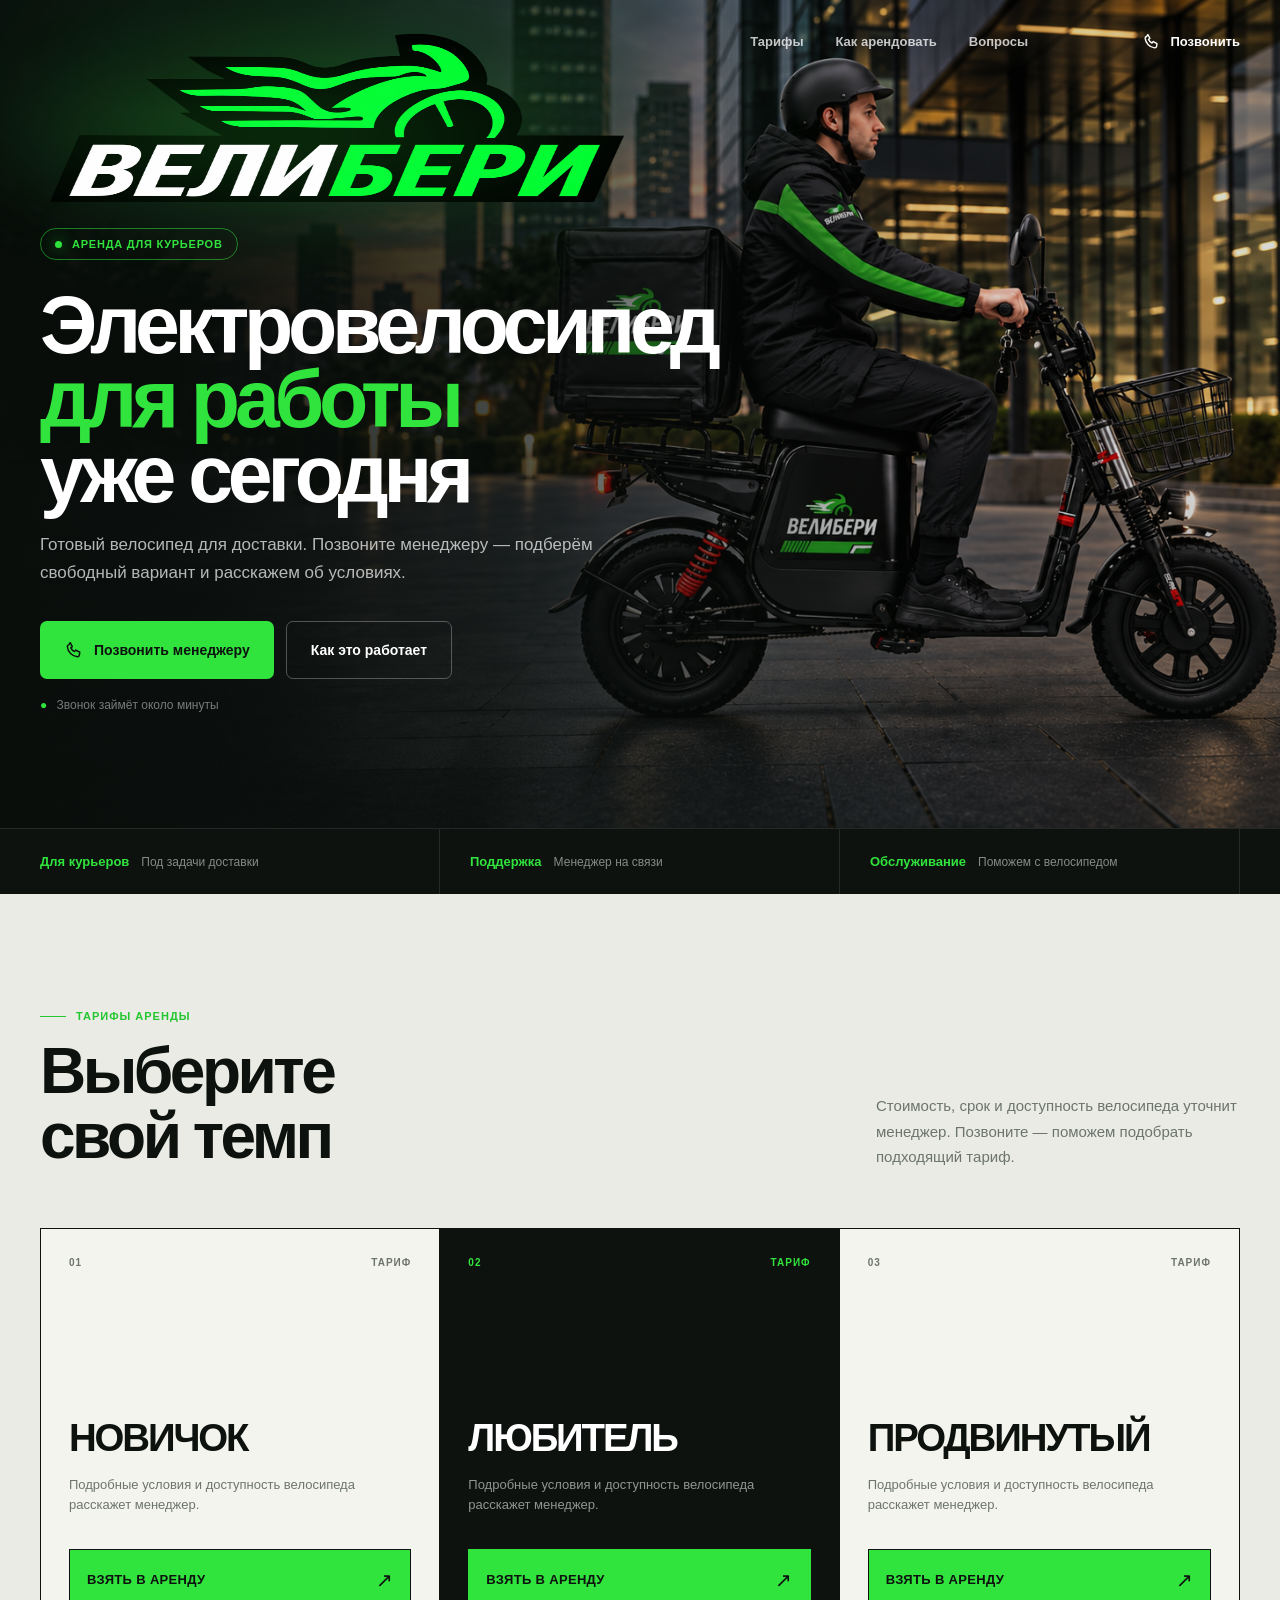
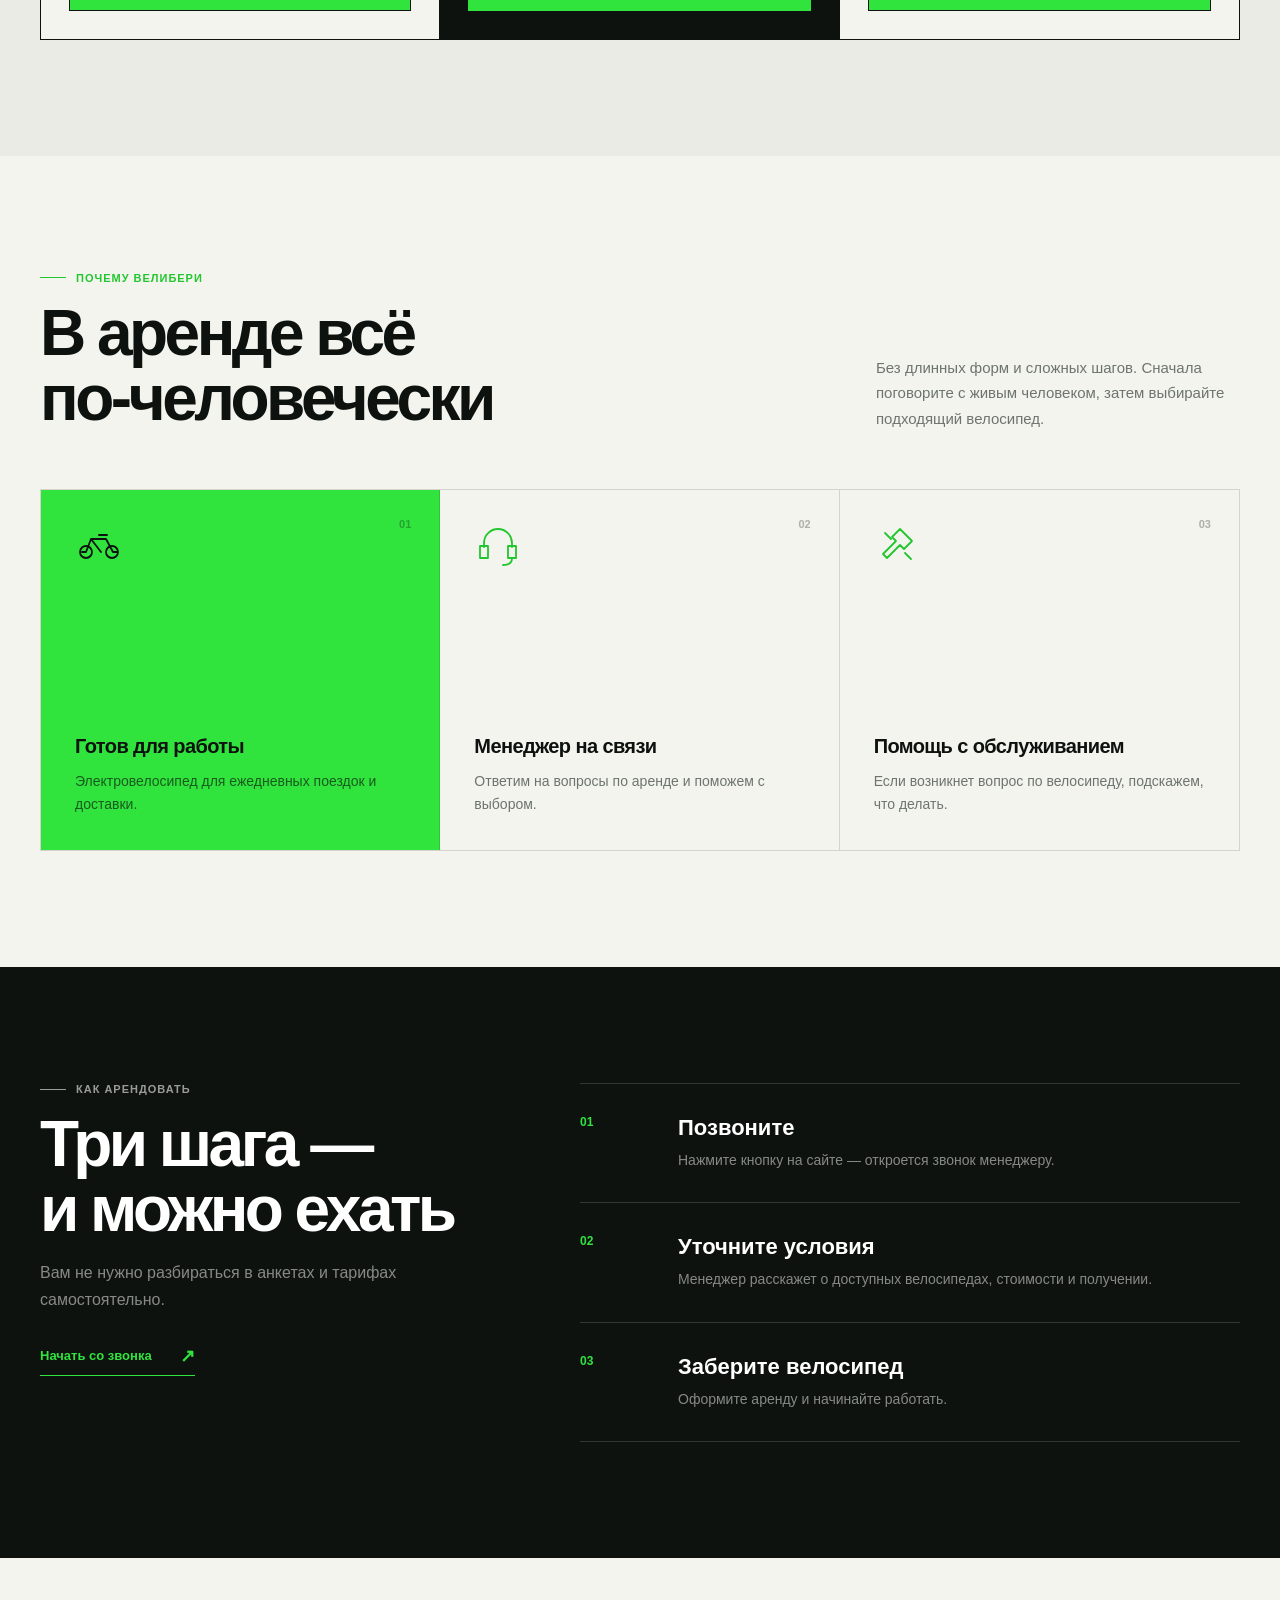
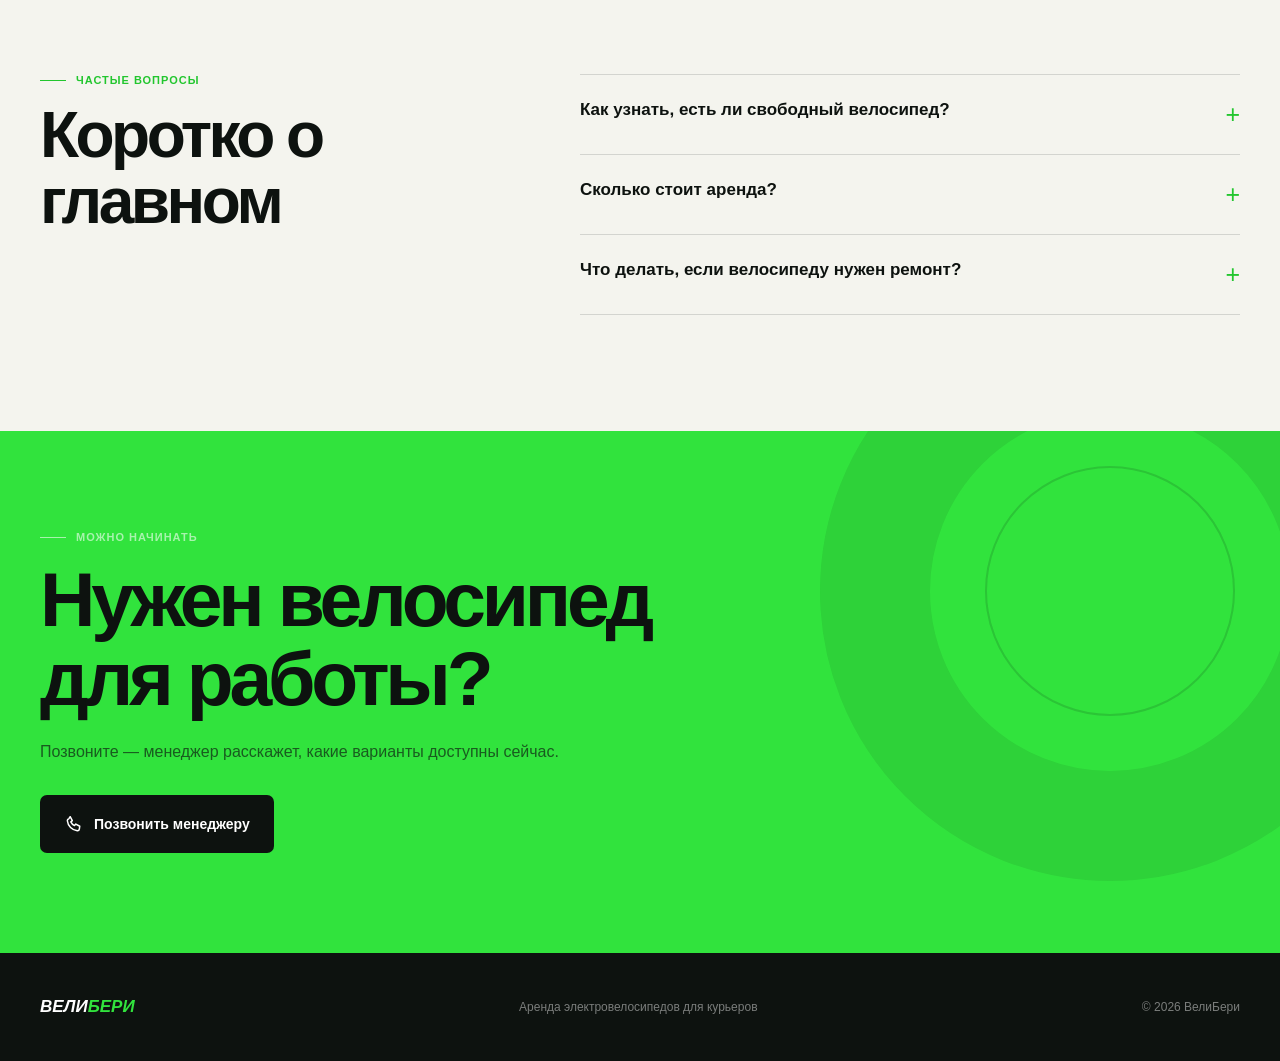
==== index.html @ dbed590f "Refresh cached site assets" ====
<!doctype html>
<html lang="ru">
  <head>
    <meta charset="UTF-8" />
    <meta name="viewport" content="width=device-width, initial-scale=1.0" />
    <meta name="theme-color" content="#0d120f" />
    <meta
      name="description"
      content="Аренда электровелосипедов ВелиБери для курьеров. Позвоните менеджеру и подберите свободный велосипед."
    />
    <title>ВелиБери — аренда электровелосипедов</title>
    <link rel="stylesheet" href="styles.css?v=20261002-1" />
  </head>
  <body>
    <header class="site-header" aria-label="Основная навигация">
      <a class="brand" href="#top" aria-label="ВелиБери — на главную">
        <img class="brand__image" src="assets/veliberi-logo-v2.png" alt="" />
      </a>
      <nav class="nav" aria-label="Разделы страницы">
        <a href="#tariffs">Тарифы</a>
        <a href="#how">Как арендовать</a>
        <a href="#questions">Вопросы</a>
      </nav>
      <a class="header-call js-call" href="#" aria-label="Позвонить менеджеру">
        <svg aria-hidden="true" viewBox="0 0 24 24"><path d="M7.4 3.2 10 7.9 8.2 9.5c.9 2 2.4 3.5 4.4 4.4l1.6-1.8 4.7 2.6-.5 3.4c-.2 1.2-1.3 2-2.5 1.9C9.6 19.3 4.7 14.4 4 8.1c-.1-1.2.7-2.3 1.9-2.5l1.5-2.4Z"/></svg>
        <span>Позвонить</span>
      </a>
    </header>

    <main id="top">
      <section class="hero" aria-labelledby="hero-title">
        <div class="hero__image" role="img" aria-label="Электровелосипед с курьерским коробом в городе"></div>
        <div class="hero__shade"></div>
        <div class="hero__content container">
          <div class="eyebrow">
            <span class="eyebrow__dot"></span>
            Аренда для курьеров
          </div>
          <h1 id="hero-title">Электровелосипед<br /><em>для работы</em><br />уже сегодня</h1>
          <p class="hero__lead">
            Готовый велосипед для доставки. Позвоните менеджеру — подберём свободный вариант и расскажем об условиях.
          </p>
          <div class="hero__actions">
            <a class="button button--primary js-call" href="#">
              <svg aria-hidden="true" viewBox="0 0 24 24"><path d="M7.4 3.2 10 7.9 8.2 9.5c.9 2 2.4 3.5 4.4 4.4l1.6-1.8 4.7 2.6-.5 3.4c-.2 1.2-1.3 2-2.5 1.9C9.6 19.3 4.7 14.4 4 8.1c-.1-1.2.7-2.3 1.9-2.5l1.5-2.4Z"/></svg>
              Позвонить менеджеру
            </a>
            <a class="button button--ghost" href="#how">Как это работает</a>
          </div>
          <div class="hero__note"><span>●</span> Звонок займёт около минуты</div>
        </div>
      </section>

      <section class="trust-strip" aria-label="Ключевые преимущества">
        <div class="container trust-strip__grid">
          <div><strong>Для курьеров</strong><span>Под задачи доставки</span></div>
          <div><strong>Поддержка</strong><span>Менеджер на связи</span></div>
          <div><strong>Обслуживание</strong><span>Поможем с велосипедом</span></div>
        </div>
      </section>

      <section class="section tariffs" id="tariffs" aria-labelledby="tariffs-title">
        <div class="container">
          <div class="section-heading tariffs__heading">
            <div>
              <span class="kicker">Тарифы аренды</span>
              <h2 id="tariffs-title">Выберите<br />свой темп</h2>
            </div>
            <p>Стоимость, срок и доступность велосипеда уточнит менеджер. Позвоните — поможем подобрать подходящий тариф.</p>
          </div>

          <div class="tariff-grid">
            <article class="tariff-card">
              <div class="tariff-card__top"><span>01</span><span>Тариф</span></div>
              <h3>НОВИЧОК</h3>
              <p>Подробные условия и доступность велосипеда расскажет менеджер.</p>
              <a class="tariff-card__button js-call" href="#" aria-label="Взять в аренду по тарифу Новичок">
                ВЗЯТЬ В АРЕНДУ <span>↗</span>
              </a>
            </article>
            <article class="tariff-card tariff-card--accent">
              <div class="tariff-card__top"><span>02</span><span>Тариф</span></div>
              <h3>ЛЮБИТЕЛЬ</h3>
              <p>Подробные условия и доступность велосипеда расскажет менеджер.</p>
              <a class="tariff-card__button js-call" href="#" aria-label="Взять в аренду по тарифу Любитель">
                ВЗЯТЬ В АРЕНДУ <span>↗</span>
              </a>
            </article>
            <article class="tariff-card">
              <div class="tariff-card__top"><span>03</span><span>Тариф</span></div>
              <h3>ПРОДВИНУТЫЙ</h3>
              <p>Подробные условия и доступность велосипеда расскажет менеджер.</p>
              <a class="tariff-card__button js-call" href="#" aria-label="Взять в аренду по тарифу Продвинутый">
                ВЗЯТЬ В АРЕНДУ <span>↗</span>
              </a>
            </article>
          </div>
        </div>
      </section>

      <section class="section benefits" id="benefits" aria-labelledby="benefits-title">
        <div class="container">
          <div class="section-heading">
            <div>
              <span class="kicker">Почему ВелиБери</span>
              <h2 id="benefits-title">В аренде всё<br />по-человечески</h2>
            </div>
            <p>Без длинных форм и сложных шагов. Сначала поговорите с живым человеком, затем выбирайте подходящий велосипед.</p>
          </div>

          <div class="benefit-grid">
            <article class="benefit-card benefit-card--accent">
              <div class="benefit-card__number">01</div>
              <svg aria-hidden="true" viewBox="0 0 48 48"><path d="M7 30h4l5-13h15l7 13h4M17 30a6 6 0 1 0-12 0 6 6 0 0 0 12 0Zm26 0a6 6 0 1 0-12 0 6 6 0 0 0 12 0ZM16 17l10 13m-2-17h8"/></svg>
              <h3>Готов для работы</h3>
              <p>Электровелосипед для ежедневных поездок и доставки.</p>
            </article>
            <article class="benefit-card">
              <div class="benefit-card__number">02</div>
              <svg aria-hidden="true" viewBox="0 0 48 48"><path d="M10 25v-4a14 14 0 0 1 28 0v4M10 24H6v12h8V24h-4Zm28 0h4v12h-8V24h4Zm0 12c0 5-4 7-9 7"/></svg>
              <h3>Менеджер на связи</h3>
              <p>Ответим на вопросы по аренде и поможем с выбором.</p>
            </article>
            <article class="benefit-card">
              <div class="benefit-card__number">03</div>
              <svg aria-hidden="true" viewBox="0 0 48 48"><path d="m29 10 9 9-8 8-4-4-13 13-4-4 13-13-4-4 8-8 3 3Zm-18 1 6 6m14 14 6 6"/></svg>
              <h3>Помощь с обслуживанием</h3>
              <p>Если возникнет вопрос по велосипеду, подскажем, что делать.</p>
            </article>
          </div>
        </div>
      </section>

      <section class="section how" id="how" aria-labelledby="how-title">
        <div class="container how__layout">
          <div class="how__intro">
            <span class="kicker kicker--dark">Как арендовать</span>
            <h2 id="how-title">Три шага —<br />и можно ехать</h2>
            <p>Вам не нужно разбираться в анкетах и тарифах самостоятельно.</p>
            <a class="text-link js-call" href="#">Начать со звонка <span>↗</span></a>
          </div>
          <ol class="steps">
            <li>
              <span class="step-number">01</span>
              <div><h3>Позвоните</h3><p>Нажмите кнопку на сайте — откроется звонок менеджеру.</p></div>
            </li>
            <li>
              <span class="step-number">02</span>
              <div><h3>Уточните условия</h3><p>Менеджер расскажет о доступных велосипедах, стоимости и получении.</p></div>
            </li>
            <li>
              <span class="step-number">03</span>
              <div><h3>Заберите велосипед</h3><p>Оформите аренду и начинайте работать.</p></div>
            </li>
          </ol>
        </div>
      </section>

      <section class="section faq" id="questions" aria-labelledby="faq-title">
        <div class="container faq__layout">
          <div>
            <span class="kicker">Частые вопросы</span>
            <h2 id="faq-title">Коротко о главном</h2>
          </div>
          <div class="accordion">
            <details>
              <summary>Как узнать, есть ли свободный велосипед?<span>+</span></summary>
              <p>Позвоните менеджеру. Он проверит доступные велосипеды и поможет выбрать подходящий вариант.</p>
            </details>
            <details>
              <summary>Сколько стоит аренда?<span>+</span></summary>
              <p>Актуальную стоимость и варианты аренды уточните у менеджера по телефону.</p>
            </details>
            <details>
              <summary>Что делать, если велосипеду нужен ремонт?<span>+</span></summary>
              <p>Свяжитесь с менеджером — он подскажет порядок действий и поможет решить вопрос.</p>
            </details>
          </div>
        </div>
      </section>

      <section class="final-cta">
        <div class="final-cta__rings" aria-hidden="true"></div>
        <div class="container final-cta__content">
          <span class="kicker kicker--dark">Можно начинать</span>
          <h2>Нужен велосипед<br />для работы?</h2>
          <p>Позвоните — менеджер расскажет, какие варианты доступны сейчас.</p>
          <a class="button button--dark js-call" href="#">
            <svg aria-hidden="true" viewBox="0 0 24 24"><path d="M7.4 3.2 10 7.9 8.2 9.5c.9 2 2.4 3.5 4.4 4.4l1.6-1.8 4.7 2.6-.5 3.4c-.2 1.2-1.3 2-2.5 1.9C9.6 19.3 4.7 14.4 4 8.1c-.1-1.2.7-2.3 1.9-2.5l1.5-2.4Z"/></svg>
            Позвонить менеджеру
          </a>
        </div>
      </section>
    </main>

    <footer>
      <div class="container footer__row">
        <span class="footer__brand">ВЕЛИ<span>БЕРИ</span></span>
        <p>Аренда электровелосипедов для курьеров</p>
        <span>© <span id="year"></span> ВелиБери</span>
      </div>
    </footer>

    <a class="mobile-call js-call" href="#" aria-label="Позвонить менеджеру">
      <svg aria-hidden="true" viewBox="0 0 24 24"><path d="M7.4 3.2 10 7.9 8.2 9.5c.9 2 2.4 3.5 4.4 4.4l1.6-1.8 4.7 2.6-.5 3.4c-.2 1.2-1.3 2-2.5 1.9C9.6 19.3 4.7 14.4 4 8.1c-.1-1.2.7-2.3 1.9-2.5l1.5-2.4Z"/></svg>
      Позвонить менеджеру
    </a>

    <dialog id="phone-dialog">
      <button class="dialog-close" type="button" aria-label="Закрыть">×</button>
      <span class="dialog-icon">☎</span>
      <h2>Добавим номер менеджера</h2>
      <p>Сайт уже готов открывать звонок. Осталось указать рабочий номер телефона.</p>
      <button class="button button--dark dialog-ok" type="button">Понятно</button>
    </dialog>

    <script src="config.js?v=20261002-1"></script>
    <script src="script.js?v=20261002-1"></script>
  </body>
</html>
---- styles.css ----
:root {
  --green: #31e33d;
  --green-dark: #22c62e;
  --ink: #0d120f;
  --cream: #f4f4ee;
  --muted: #6d746f;
  --line: rgba(13, 18, 15, 0.14);
  --container: 1200px;
}

* { box-sizing: border-box; }
html { scroll-behavior: smooth; }
body { margin: 0; font-family: Inter, Arial, sans-serif; color: var(--ink); background: var(--cream); }
a { color: inherit; text-decoration: none; }
button, a { -webkit-tap-highlight-color: transparent; }
svg { fill: none; stroke: currentColor; stroke-width: 1.8; stroke-linecap: round; stroke-linejoin: round; }
.container { width: min(calc(100% - 48px), var(--container)); margin-inline: auto; }

.site-header {
  position: absolute; z-index: 10; top: 0; left: 50%; transform: translateX(-50%);
  width: min(calc(100% - 48px), var(--container)); height: 210px; display: flex; align-items: flex-start;
  justify-content: space-between; color: #fff;
}
.brand { position: relative; z-index: 1; display: block; width: min(46.24vw, 636px); aspect-ratio: 3 / 1; margin: 18px 0 0 4px; }
.brand::before { content: ""; position: absolute; z-index: -1; inset: 18% -6% 2%; background: radial-gradient(ellipse at 42% 52%, rgba(49,227,61,.28), rgba(49,227,61,.09) 48%, transparent 72%); filter: blur(40px); border-radius: 50%; }
.brand__image { display: block; width: 100%; height: 100%; object-fit: fill; mix-blend-mode: screen; filter: saturate(1.08) contrast(1.04); }
.nav { display: flex; gap: 32px; font-size: 13px; font-weight: 600; }
.nav { padding-top: 34px; }
.nav a { opacity: .76; transition: opacity .2s; }
.nav a:hover { opacity: 1; }
.header-call { display: flex; gap: 9px; align-items: center; padding-top: 32px; font-size: 13px; font-weight: 700; }
.header-call svg { width: 19px; }

.hero { min-height: 780px; height: 92vh; position: relative; overflow: hidden; color: #fff; background: #0d120f; }
.hero::before { content: ""; position: absolute; z-index: 1; top: -170px; left: -12%; width: 78%; height: 480px; pointer-events: none; background: radial-gradient(ellipse at center, rgba(49,227,61,.14), rgba(49,227,61,.035) 44%, transparent 72%); filter: blur(16px); }
.hero__image { position: absolute; inset: 0; background: url("assets/hero-bike-v2.png") center center / cover no-repeat; }
.hero__shade { position: absolute; inset: 0; background: linear-gradient(90deg, rgba(8,13,10,.94) 0%, rgba(8,13,10,.76) 38%, rgba(8,13,10,.15) 72%), linear-gradient(0deg, rgba(8,13,10,.38), transparent 45%); }
.hero__content { position: relative; z-index: 2; height: 100%; display: flex; flex-direction: column; justify-content: center; padding-top: 112px; }
.eyebrow { align-self: flex-start; display: flex; align-items: center; gap: 10px; padding: 9px 14px; border: 1px solid rgba(49,227,61,.52); border-radius: 99px; color: var(--green); text-transform: uppercase; letter-spacing: .07em; font-size: 11px; font-weight: 800; }
.eyebrow__dot { width: 7px; height: 7px; background: var(--green); border-radius: 50%; box-shadow: 0 0 15px var(--green); }
h1 { max-width: 760px; margin: 28px 0 20px; font-size: clamp(52px, 6.3vw, 94px); line-height: .92; letter-spacing: -.065em; font-weight: 800; }
h1 em { color: var(--green); font-style: normal; }
.hero__lead { max-width: 600px; margin: 0; color: rgba(255,255,255,.7); font-size: 17px; line-height: 1.65; }
.hero__actions { display: flex; gap: 12px; margin-top: 34px; }
.button { min-height: 58px; display: inline-flex; justify-content: center; align-items: center; gap: 10px; padding: 0 24px; border: 0; border-radius: 7px; font: 700 14px/1 Inter, Arial, sans-serif; cursor: pointer; transition: transform .2s, background .2s; }
.button:hover { transform: translateY(-2px); }
.button svg { width: 20px; }
.button--primary { background: var(--green); color: var(--ink); }
.button--primary:hover { background: #4cf056; }
.button--ghost { border: 1px solid rgba(255,255,255,.28); color: #fff; }
.hero__note { margin-top: 19px; font-size: 12px; color: rgba(255,255,255,.45); }
.hero__note span { color: var(--green); margin-right: 6px; }

.trust-strip { background: var(--ink); color: #fff; border-top: 1px solid rgba(255,255,255,.09); }
.trust-strip__grid { display: grid; grid-template-columns: repeat(3, 1fr); }
.trust-strip__grid > div { padding: 25px 30px; border-right: 1px solid rgba(255,255,255,.1); display: flex; align-items: baseline; gap: 12px; }
.trust-strip__grid > div:first-child { padding-left: 0; }
.trust-strip__grid strong { color: var(--green); font-size: 13px; }
.trust-strip__grid span { font-size: 12px; color: rgba(255,255,255,.5); }

.tariffs { background: #e9ebe4; }
.tariffs__heading { margin-bottom: 48px; }
.tariff-grid { display: grid; grid-template-columns: repeat(3, 1fr); border: 1px solid var(--ink); }
.tariff-card { min-width: 0; min-height: 410px; padding: 28px; border-right: 1px solid var(--ink); display: flex; flex-direction: column; background: var(--cream); }
.tariff-card:last-child { border-right: 0; }
.tariff-card--accent { color: #fff; background: var(--ink); }
.tariff-card__top { display: flex; justify-content: space-between; text-transform: uppercase; letter-spacing: .1em; font-size: 10px; font-weight: 800; color: var(--muted); }
.tariff-card--accent .tariff-card__top { color: var(--green); }
.tariff-card h3 { margin: auto 0 18px; font-size: clamp(29px, 3vw, 42px); line-height: .95; letter-spacing: -.055em; overflow-wrap: anywhere; }
.tariff-card p { min-height: 46px; margin: 0 0 28px; color: var(--muted); font-size: 13px; line-height: 1.6; }
.tariff-card--accent p { color: rgba(255,255,255,.55); }
.tariff-card__button { min-height: 62px; padding: 0 17px; display: flex; align-items: center; justify-content: space-between; border: 1px solid var(--ink); background: var(--green); color: var(--ink); font-size: 13px; font-weight: 900; letter-spacing: .025em; transition: background .2s, color .2s; }
.tariff-card__button:hover { background: var(--ink); color: #fff; }
.tariff-card--accent .tariff-card__button { border-color: var(--green); }
.tariff-card--accent .tariff-card__button:hover { background: #fff; color: var(--ink); }
.tariff-card__button span { font-size: 20px; font-weight: 500; }

.section { padding: 116px 0; }
.section-heading { display: grid; grid-template-columns: 1.35fr .65fr; gap: 80px; align-items: end; margin-bottom: 58px; }
.kicker { display: flex; align-items: center; gap: 10px; color: var(--green-dark); text-transform: uppercase; font-size: 11px; font-weight: 800; letter-spacing: .09em; }
.kicker::before { content: ""; width: 26px; height: 1px; background: currentColor; }
h2 { margin: 17px 0 0; font-size: clamp(40px, 5vw, 70px); line-height: 1.02; letter-spacing: -.055em; }
.section-heading > p { margin: 0; color: var(--muted); line-height: 1.7; font-size: 15px; }
.benefit-grid { display: grid; grid-template-columns: repeat(3, 1fr); border: 1px solid var(--line); }
.benefit-card { min-height: 360px; padding: 34px; border-right: 1px solid var(--line); position: relative; display: flex; flex-direction: column; justify-content: flex-end; }
.benefit-card:last-child { border-right: 0; }
.benefit-card--accent { background: var(--green); }
.benefit-card__number { position: absolute; top: 28px; right: 28px; color: rgba(13,18,15,.3); font-size: 11px; font-weight: 800; }
.benefit-card svg { position: absolute; top: 32px; left: 34px; width: 48px; height: 48px; color: var(--green-dark); }
.benefit-card--accent svg { color: var(--ink); }
.benefit-card h3 { margin: 0 0 12px; font-size: 20px; letter-spacing: -.03em; }
.benefit-card p { margin: 0; color: var(--muted); font-size: 14px; line-height: 1.65; }
.benefit-card--accent p { color: rgba(13,18,15,.65); }

.how { background: var(--ink); color: #fff; }
.how__layout { display: grid; grid-template-columns: .8fr 1.2fr; gap: 100px; }
.kicker--dark { color: rgba(255,255,255,.58); }
.how__intro p { max-width: 390px; color: rgba(255,255,255,.5); line-height: 1.7; }
.text-link { display: inline-flex; align-items: center; gap: 28px; padding: 16px 0 8px; border-bottom: 1px solid var(--green); color: var(--green); font-size: 13px; font-weight: 700; }
.text-link span { font-size: 18px; }
.steps { list-style: none; margin: 0; padding: 0; border-top: 1px solid rgba(255,255,255,.15); }
.steps li { display: grid; grid-template-columns: 86px 1fr; gap: 12px; padding: 31px 0; border-bottom: 1px solid rgba(255,255,255,.15); }
.step-number { color: var(--green); font-size: 12px; font-weight: 800; }
.steps h3 { margin: 0 0 8px; font-size: 22px; }
.steps p { margin: 0; color: rgba(255,255,255,.5); font-size: 14px; line-height: 1.6; }

.faq__layout { display: grid; grid-template-columns: .8fr 1.2fr; gap: 100px; }
.accordion { border-top: 1px solid var(--line); }
details { border-bottom: 1px solid var(--line); }
summary { list-style: none; padding: 25px 0; display: flex; justify-content: space-between; gap: 24px; cursor: pointer; font-size: 17px; font-weight: 700; }
summary::-webkit-details-marker { display: none; }
summary span { color: var(--green-dark); font-size: 25px; font-weight: 400; transition: transform .2s; }
details[open] summary span { transform: rotate(45deg); }
details p { max-width: 600px; margin: -8px 0 26px; color: var(--muted); line-height: 1.7; font-size: 14px; }

.final-cta { position: relative; overflow: hidden; background: var(--green); }
.final-cta__content { position: relative; padding-block: 100px; }
.final-cta__content h2 { font-size: clamp(48px, 6vw, 82px); }
.final-cta__content p { max-width: 520px; margin: 22px 0 30px; line-height: 1.65; color: rgba(13,18,15,.65); }
.button--dark { background: var(--ink); color: #fff; }
.final-cta__rings { position: absolute; width: 580px; height: 580px; border: 110px solid rgba(13,18,15,.08); border-radius: 50%; right: -120px; top: -130px; }
.final-cta__rings::after { content: ""; position: absolute; inset: 55px; border: 2px solid rgba(13,18,15,.14); border-radius: 50%; }

footer { background: var(--ink); color: rgba(255,255,255,.45); padding: 35px 0; font-size: 12px; }
.footer__row { display: flex; justify-content: space-between; align-items: center; }
.footer__brand { color: #fff; font-size: 17px; font-weight: 800; font-style: italic; }
.footer__brand span { color: var(--green); }
.mobile-call { display: none; }

dialog { width: min(calc(100% - 32px), 430px); padding: 38px; border: 0; border-radius: 15px; text-align: center; color: var(--ink); }
dialog::backdrop { background: rgba(4,8,5,.76); backdrop-filter: blur(4px); }
.dialog-close { position: absolute; top: 13px; right: 16px; background: none; border: 0; font-size: 27px; cursor: pointer; color: var(--muted); }
.dialog-icon { width: 52px; height: 52px; margin: 0 auto 16px; display: grid; place-items: center; background: var(--green); border-radius: 50%; font-size: 23px; }
dialog h2 { margin: 0; font-size: 28px; letter-spacing: -.04em; }
dialog p { color: var(--muted); line-height: 1.6; font-size: 14px; }
.dialog-ok { min-height: 48px; width: 100%; margin-top: 8px; }

@media (max-width: 820px) {
  .container { width: min(calc(100% - 32px), var(--container)); }
  .site-header { width: calc(100% - 32px); height: 152px; align-items: flex-start; }
  .brand { width: 47.69vw; max-width: 231px; height: auto; aspect-ratio: 2.65 / 1; margin: 9px 0 0 5px; }
  .brand::before { inset: 25% -3% 3%; filter: blur(34px); }
  .nav, .header-call { display: none; }
  .hero { min-height: 710px; height: 100svh; max-height: 900px; }
  .hero__image { background-position: 62% center; }
  .hero__shade { background: linear-gradient(90deg, rgba(8,13,10,.94) 0%, rgba(8,13,10,.64) 75%), linear-gradient(0deg, rgba(8,13,10,.72), transparent 70%); }
  .hero__content { justify-content: flex-end; padding: 124px 0 70px; }
  h1 { font-size: clamp(41px, 10vw, 52px); margin-top: 21px; }
  .hero__lead { font-size: 14px; max-width: 470px; }
  .hero__actions { display: none; }
  .hero__note { margin-top: 22px; }
  .button--ghost { display: none; }
  .button--primary { width: 100%; }
  .trust-strip__grid { grid-template-columns: 1fr; padding-block: 6px; }
  .trust-strip__grid > div { padding: 15px 0; border-right: 0; border-bottom: 1px solid rgba(255,255,255,.1); justify-content: space-between; }
  .trust-strip__grid > div:last-child { border-bottom: 0; }
  .section { padding: 78px 0; }
  .section-heading, .how__layout, .faq__layout { grid-template-columns: 1fr; gap: 34px; }
  .section-heading { margin-bottom: 36px; }
  h2 { font-size: 43px; }
  .benefit-grid { grid-template-columns: 1fr; }
  .tariff-grid { grid-template-columns: 1fr; }
  .tariff-card { min-height: 305px; border-right: 0; border-bottom: 1px solid var(--ink); }
  .tariff-card:last-child { border-bottom: 0; }
  .tariff-card h3 { font-size: clamp(38px, 11vw, 54px); }
  .tariff-card__button { min-height: 66px; font-size: 14px; }
  .benefit-card { min-height: 250px; border-right: 0; border-bottom: 1px solid var(--line); }
  .benefit-card:last-child { border-bottom: 0; }
  .steps li { grid-template-columns: 55px 1fr; }
  .final-cta__content { padding-block: 78px 110px; }
  .final-cta__rings { opacity: .65; }
  .footer__row { flex-direction: column; align-items: flex-start; gap: 11px; padding-bottom: 66px; }
  .mobile-call { display: flex; position: fixed; z-index: 20; left: 12px; right: 12px; bottom: 10px; min-height: 56px; justify-content: center; align-items: center; gap: 9px; border-radius: 9px; background: var(--green); color: var(--ink); font-size: 14px; font-weight: 800; box-shadow: 0 9px 30px rgba(0,0,0,.32); }
  .mobile-call svg { width: 20px; }
}

@media (prefers-reduced-motion: reduce) {
  html { scroll-behavior: auto; }
  *, *::before, *::after { transition-duration: .01ms !important; }
}
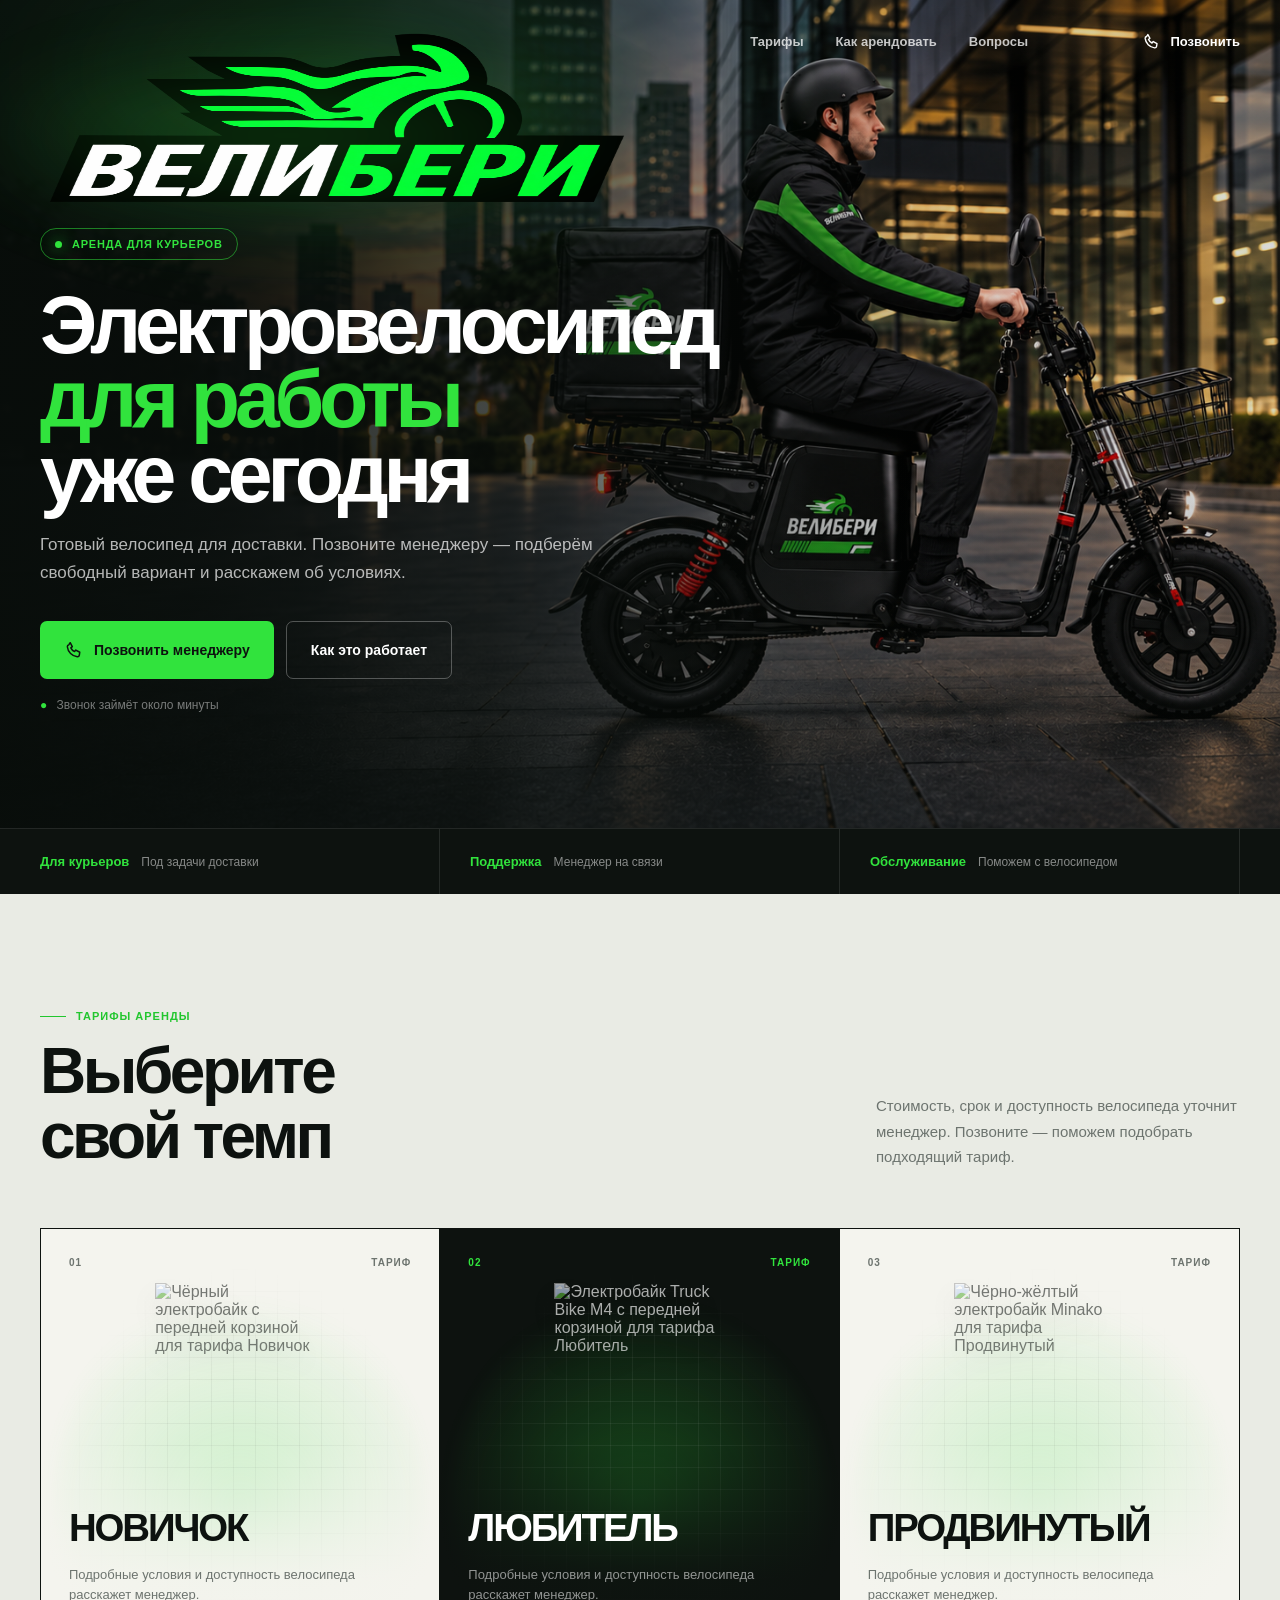
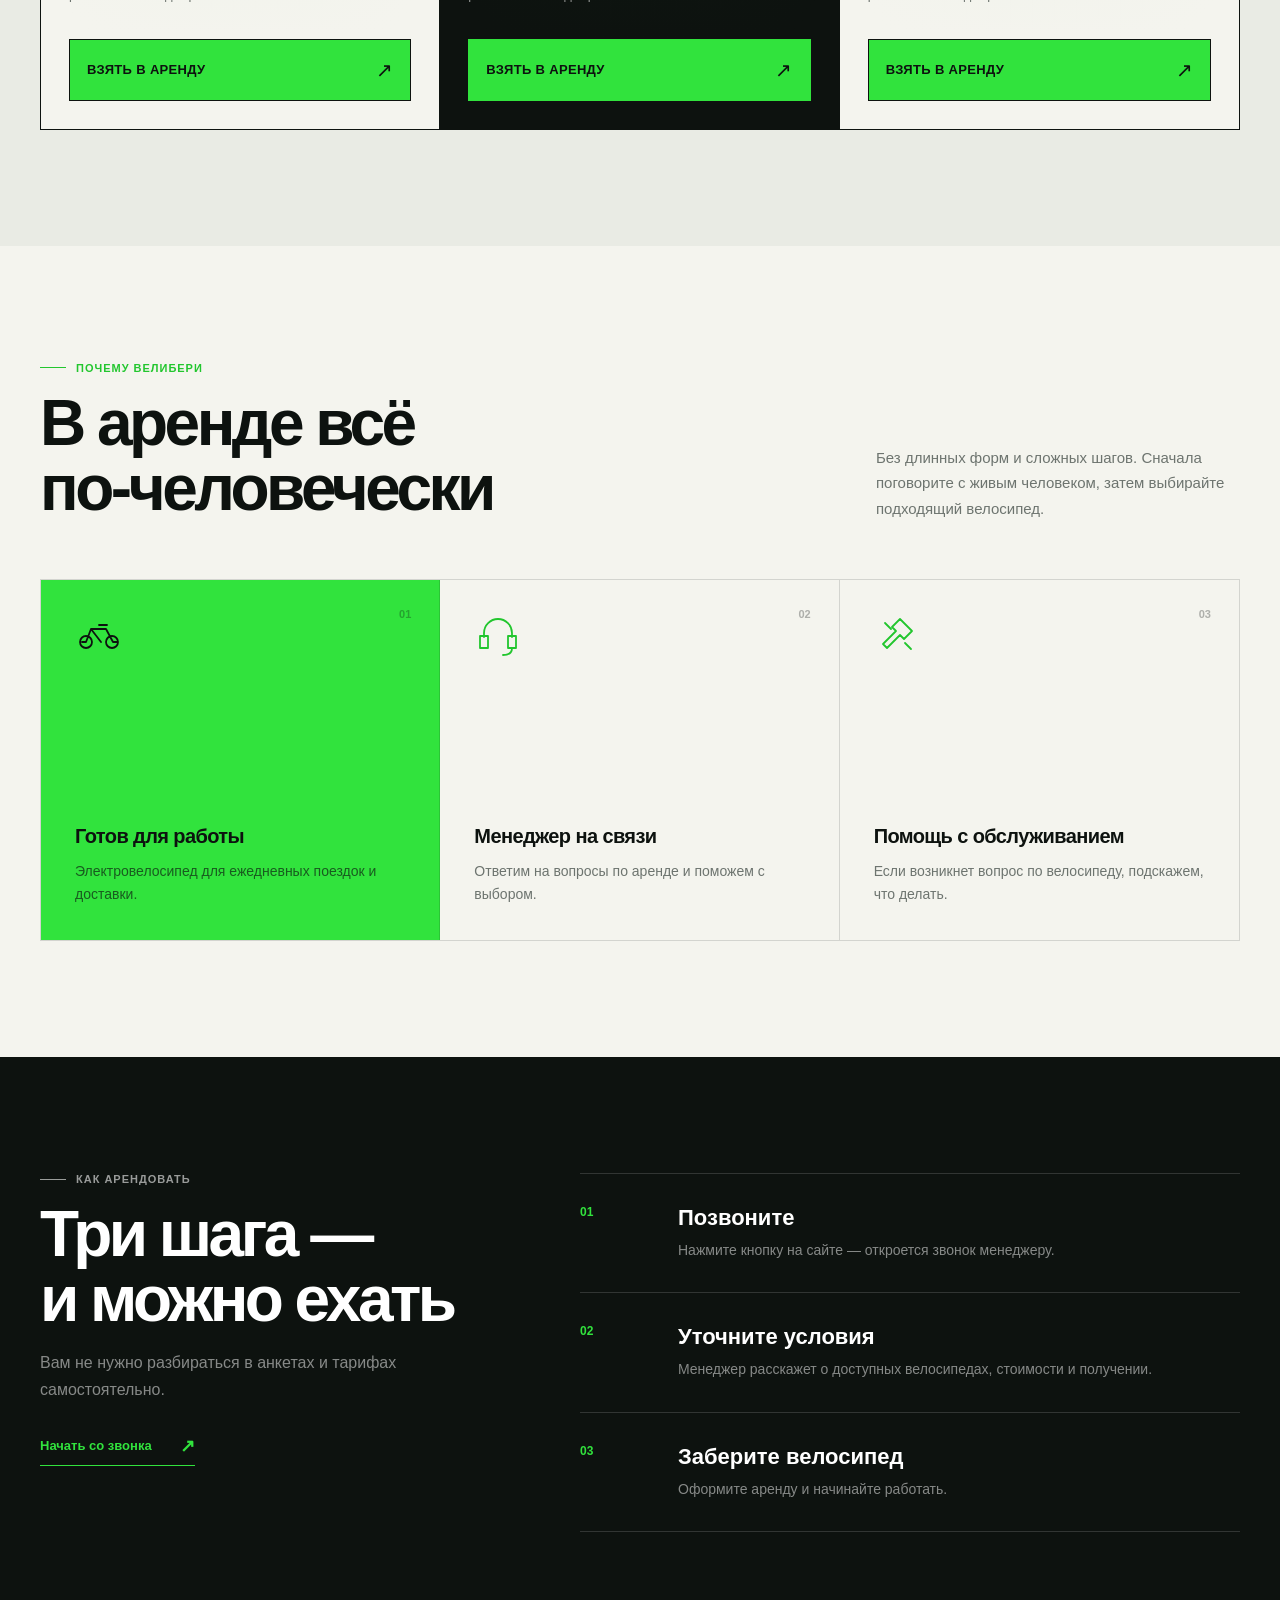
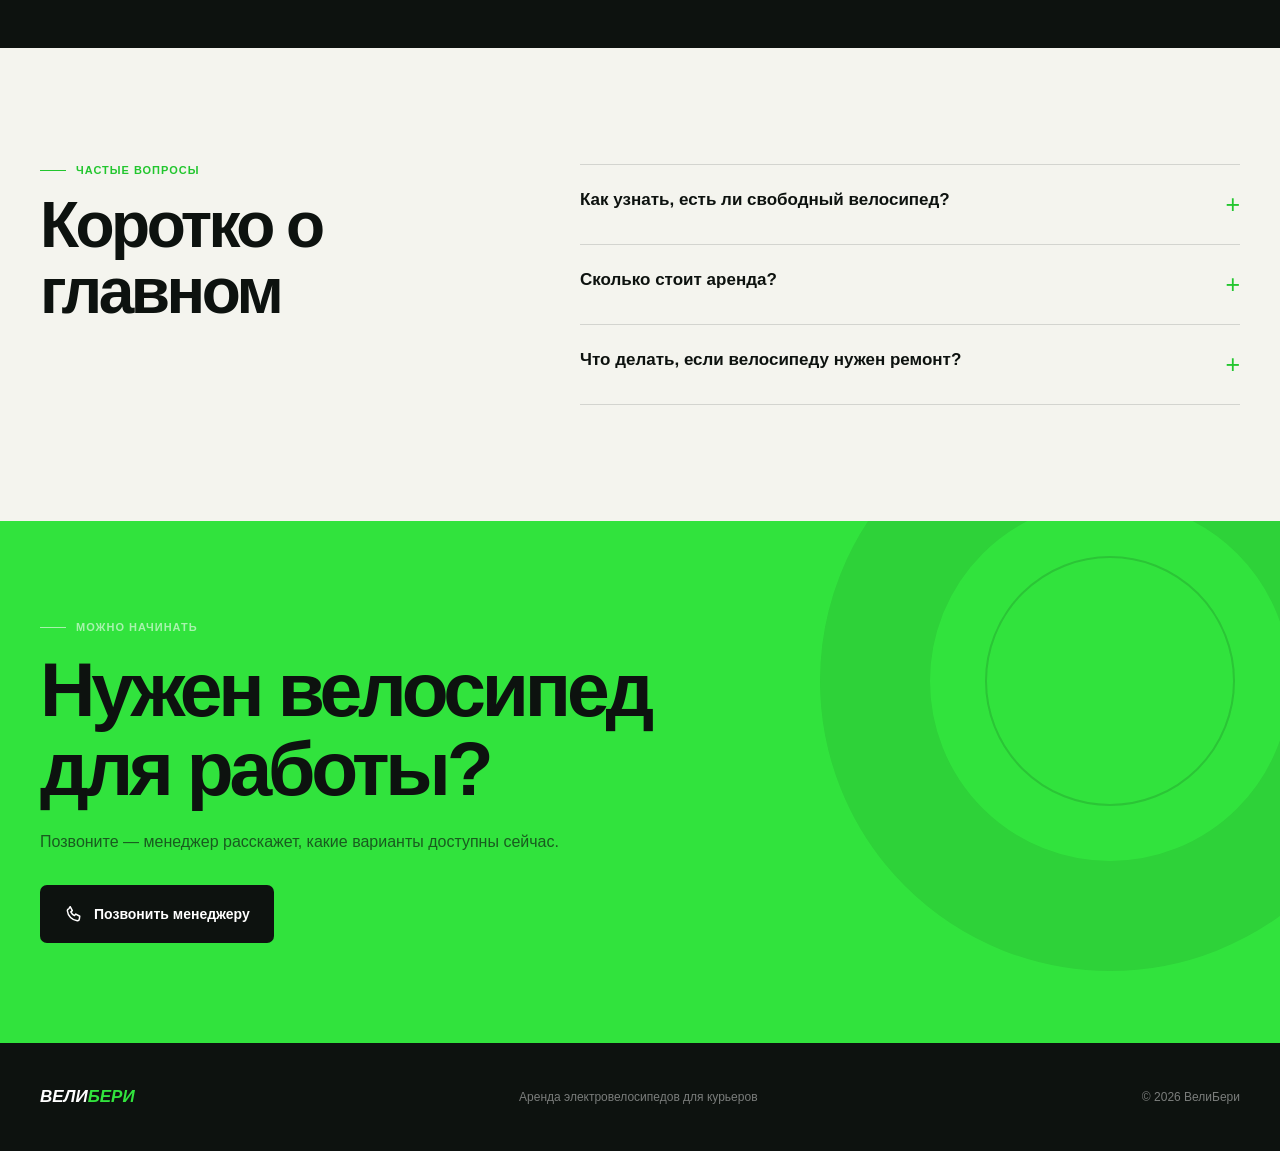
==== commit 72683d9f: "Update Veliberi landing page" ====
--- a/index.html
+++ b/index.html
@@ -8,8 +8,14 @@
       name="description"
       content="Аренда электровелосипедов ВелиБери для курьеров. Позвоните менеджеру и подберите свободный велосипед."
     />
+    <script>
+      const previewVersion = new URLSearchParams(window.location.search).get("view");
+      if (previewVersion === "v2" || previewVersion === "v3") {
+        document.documentElement.dataset.version = previewVersion.slice(1);
+      }
+    </script>
     <title>ВелиБери — аренда электровелосипедов</title>
-    <link rel="stylesheet" href="styles.css?v=20261002-1" />
+    <link rel="stylesheet" href="styles.css?v=20261003-9" />
   </head>
   <body>
     <header class="site-header" aria-label="Основная навигация">
@@ -70,24 +76,54 @@
           </div>
 
           <div class="tariff-grid">
-            <article class="tariff-card">
+            <article class="tariff-card" data-tariff="НОВИЧОК">
               <div class="tariff-card__top"><span>01</span><span>Тариф</span></div>
+              <div class="tariff-card__visual">
+                <img
+                  src="assets/tariff-novice-v1.webp"
+                  width="1302"
+                  height="1208"
+                  loading="lazy"
+                  decoding="async"
+                  alt="Чёрный электробайк с передней корзиной для тарифа Новичок"
+                />
+              </div>
               <h3>НОВИЧОК</h3>
               <p>Подробные условия и доступность велосипеда расскажет менеджер.</p>
               <a class="tariff-card__button js-call" href="#" aria-label="Взять в аренду по тарифу Новичок">
                 ВЗЯТЬ В АРЕНДУ <span>↗</span>
               </a>
             </article>
-            <article class="tariff-card tariff-card--accent">
+            <article class="tariff-card tariff-card--accent" data-tariff="ЛЮБИТЕЛЬ">
               <div class="tariff-card__top"><span>02</span><span>Тариф</span></div>
+              <div class="tariff-card__visual tariff-card__visual--amateur">
+                <img
+                  src="assets/tariff-amateur-v1.webp"
+                  width="1536"
+                  height="1024"
+                  loading="lazy"
+                  decoding="async"
+                  alt="Электробайк Truck Bike M4 с передней корзиной для тарифа Любитель"
+                />
+              </div>
               <h3>ЛЮБИТЕЛЬ</h3>
               <p>Подробные условия и доступность велосипеда расскажет менеджер.</p>
               <a class="tariff-card__button js-call" href="#" aria-label="Взять в аренду по тарифу Любитель">
                 ВЗЯТЬ В АРЕНДУ <span>↗</span>
               </a>
             </article>
-            <article class="tariff-card">
+            <article class="tariff-card" data-tariff="ПРОДВИНУТЫЙ">
               <div class="tariff-card__top"><span>03</span><span>Тариф</span></div>
+              <div class="tariff-card__visual">
+                <img
+                  src="assets/tariff-advanced-v1.webp"
+                  width="1247"
+                  height="1261"
+                  loading="lazy"
+                  decoding="async"
+                  alt="Чёрно-жёлтый электробайк Minako для тарифа Продвинутый"
+                />
+              </div>
               <h3>ПРОДВИНУТЫЙ</h3>
               <p>Подробные условия и доступность велосипеда расскажет менеджер.</p>
               <a class="tariff-card__button js-call" href="#" aria-label="Взять в аренду по тарифу Продвинутый">
--- a/styles.css
+++ b/styles.css
@@ -9,12 +9,16 @@
 }
 
 * { box-sizing: border-box; }
-html { scroll-behavior: smooth; }
-body { margin: 0; font-family: Inter, Arial, sans-serif; color: var(--ink); background: var(--cream); }
+html { scroll-behavior: smooth; -webkit-text-size-adjust: 100%; text-size-adjust: 100%; }
+body { margin: 0; overflow-x: hidden; font-family: Inter, Arial, sans-serif; color: var(--ink); background: var(--cream); }
 a { color: inherit; text-decoration: none; }
 button, a { -webkit-tap-highlight-color: transparent; }
+button, a, summary { touch-action: manipulation; }
+a:focus-visible, button:focus-visible, summary:focus-visible { outline: 3px solid #fff; outline-offset: 3px; }
+.tariffs a:focus-visible, .benefits a:focus-visible, .faq a:focus-visible { outline-color: var(--ink); }
 svg { fill: none; stroke: currentColor; stroke-width: 1.8; stroke-linecap: round; stroke-linejoin: round; }
 .container { width: min(calc(100% - 48px), var(--container)); margin-inline: auto; }
+section[id] { scroll-margin-top: 18px; }
 
 .site-header {
   position: absolute; z-index: 10; top: 0; left: 50%; transform: translateX(-50%);
@@ -61,15 +65,25 @@
 .tariffs { background: #e9ebe4; }
 .tariffs__heading { margin-bottom: 48px; }
 .tariff-grid { display: grid; grid-template-columns: repeat(3, 1fr); border: 1px solid var(--ink); }
-.tariff-card { min-width: 0; min-height: 410px; padding: 28px; border-right: 1px solid var(--ink); display: flex; flex-direction: column; background: var(--cream); }
+.tariff-card { position: relative; isolation: isolate; min-width: 0; min-height: 500px; padding: 28px; border-right: 1px solid var(--ink); display: flex; flex-direction: column; background: var(--cream); overflow: hidden; }
 .tariff-card:last-child { border-right: 0; }
 .tariff-card--accent { color: #fff; background: var(--ink); }
-.tariff-card__top { display: flex; justify-content: space-between; text-transform: uppercase; letter-spacing: .1em; font-size: 10px; font-weight: 800; color: var(--muted); }
+.tariff-card::after { content: ""; position: absolute; z-index: 1; inset: 0; pointer-events: none; background: linear-gradient(180deg, rgba(244,244,238,.05) 18%, rgba(244,244,238,.18) 43%, rgba(244,244,238,.94) 70%, var(--cream) 82%); }
+.tariff-card--accent::after { background: linear-gradient(180deg, rgba(13,18,15,.04) 18%, rgba(13,18,15,.2) 43%, rgba(13,18,15,.95) 70%, var(--ink) 82%); }
+.tariff-card__top { position: relative; z-index: 2; display: flex; justify-content: space-between; text-transform: uppercase; letter-spacing: .1em; font-size: 10px; font-weight: 800; color: var(--muted); }
 .tariff-card--accent .tariff-card__top { color: var(--green); }
-.tariff-card h3 { margin: auto 0 18px; font-size: clamp(29px, 3vw, 42px); line-height: .95; letter-spacing: -.055em; overflow-wrap: anywhere; }
-.tariff-card p { min-height: 46px; margin: 0 0 28px; color: var(--muted); font-size: 13px; line-height: 1.6; }
+.tariff-card__visual { position: absolute; z-index: 0; inset: 0; height: auto; margin: 0; display: grid; place-items: center; overflow: hidden; pointer-events: none; }
+.tariff-card__visual::before { content: ""; position: absolute; z-index: -2; inset: 12% 3% 5%; border-radius: 50%; background: radial-gradient(circle at 50% 52%, rgba(49,227,61,.25), rgba(49,227,61,.06) 58%, transparent 72%); filter: blur(8px); }
+.tariff-card__visual::after { content: ""; position: absolute; z-index: -1; inset: 8% 4% 4%; background-image: linear-gradient(rgba(13,18,15,.055) 1px, transparent 1px), linear-gradient(90deg, rgba(13,18,15,.055) 1px, transparent 1px); background-size: 22px 22px; mask-image: radial-gradient(ellipse, #000 35%, transparent 72%); }
+.tariff-card--accent .tariff-card__visual::before { background: radial-gradient(circle at 50% 52%, rgba(49,227,61,.34), rgba(49,227,61,.08) 56%, transparent 72%); }
+.tariff-card--accent .tariff-card__visual::after { background-image: linear-gradient(rgba(255,255,255,.07) 1px, transparent 1px), linear-gradient(90deg, rgba(255,255,255,.07) 1px, transparent 1px); }
+.tariff-card__visual img { position: absolute; inset: 0; display: block; width: 100%; height: 100%; min-width: 0; min-height: 0; padding: 54px max(26%, calc((100% - 170px) / 2)) 206px; object-fit: contain; object-position: center top; opacity: .58; filter: drop-shadow(0 14px 14px rgba(5,10,7,.16)); transition: transform .3s ease; }
+.tariff-card--accent .tariff-card__visual img { opacity: .68; }
+.tariff-card:hover .tariff-card__visual img { transform: translateY(-2px); }
+.tariff-card h3 { position: relative; z-index: 2; margin: auto 0 18px; font-size: clamp(29px, 3vw, 42px); line-height: .95; letter-spacing: -.055em; overflow-wrap: anywhere; }
+.tariff-card p { position: relative; z-index: 2; min-height: 46px; margin: 0 0 28px; color: var(--muted); font-size: 13px; line-height: 1.6; }
 .tariff-card--accent p { color: rgba(255,255,255,.55); }
-.tariff-card__button { min-height: 62px; padding: 0 17px; display: flex; align-items: center; justify-content: space-between; border: 1px solid var(--ink); background: var(--green); color: var(--ink); font-size: 13px; font-weight: 900; letter-spacing: .025em; transition: background .2s, color .2s; }
+.tariff-card__button { position: relative; z-index: 2; min-height: 62px; padding: 0 17px; display: flex; align-items: center; justify-content: space-between; border: 1px solid var(--ink); background: var(--green); color: var(--ink); font-size: 13px; font-weight: 900; letter-spacing: .025em; transition: background .2s, color .2s; }
 .tariff-card__button:hover { background: var(--ink); color: #fff; }
 .tariff-card--accent .tariff-card__button { border-color: var(--green); }
 .tariff-card--accent .tariff-card__button:hover { background: #fff; color: var(--ink); }
@@ -138,43 +152,298 @@
 @media (max-width: 820px) {
   .container { width: min(calc(100% - 32px), var(--container)); }
   .site-header { width: calc(100% - 32px); height: 152px; align-items: flex-start; }
-  .brand { width: 47.69vw; max-width: 231px; height: auto; aspect-ratio: 2.65 / 1; margin: 9px 0 0 5px; }
+  .brand { width: min(55vw, 231px); height: auto; aspect-ratio: 2.75 / 1; margin: 10px 0 0 4px; }
   .brand::before { inset: 25% -3% 3%; filter: blur(34px); }
   .nav, .header-call { display: none; }
-  .hero { min-height: 710px; height: 100svh; max-height: 900px; }
+  .hero { min-height: 720px; height: 100svh; max-height: 920px; }
   .hero__image { background-position: 62% center; }
   .hero__shade { background: linear-gradient(90deg, rgba(8,13,10,.94) 0%, rgba(8,13,10,.64) 75%), linear-gradient(0deg, rgba(8,13,10,.72), transparent 70%); }
-  .hero__content { justify-content: flex-end; padding: 124px 0 70px; }
-  h1 { font-size: clamp(41px, 10vw, 52px); margin-top: 21px; }
-  .hero__lead { font-size: 14px; max-width: 470px; }
+  .hero__content { justify-content: flex-end; padding: 132px 0 94px; }
+  .eyebrow { padding: 8px 12px; font-size: 12px; }
+  h1 { max-width: 100%; margin: 19px 0 17px; font-size: clamp(32px, 9.5vw, 50px); line-height: .94; }
+  .hero__lead { max-width: 470px; font-size: 16px; line-height: 1.55; }
   .hero__actions { display: none; }
-  .hero__note { margin-top: 22px; }
+  .hero__note { margin-top: 18px; font-size: 12px; }
   .button--ghost { display: none; }
   .button--primary { width: 100%; }
   .trust-strip__grid { grid-template-columns: 1fr; padding-block: 6px; }
   .trust-strip__grid > div { padding: 15px 0; border-right: 0; border-bottom: 1px solid rgba(255,255,255,.1); justify-content: space-between; }
   .trust-strip__grid > div:last-child { border-bottom: 0; }
-  .section { padding: 78px 0; }
+  .section { padding: 72px 0; }
   .section-heading, .how__layout, .faq__layout { grid-template-columns: 1fr; gap: 34px; }
-  .section-heading { margin-bottom: 36px; }
-  h2 { font-size: 43px; }
+  .section-heading { margin-bottom: 34px; }
+  .section-heading > p, .how__intro p, .final-cta__content p { font-size: 16px; line-height: 1.6; }
+  h2 { font-size: clamp(29px, 9vw, 43px); line-height: 1.06; }
   .benefit-grid { grid-template-columns: 1fr; }
   .tariff-grid { grid-template-columns: 1fr; }
-  .tariff-card { min-height: 305px; border-right: 0; border-bottom: 1px solid var(--ink); }
+  .tariff-card { min-height: 430px; padding: 22px; border-right: 0; border-bottom: 1px solid var(--ink); }
   .tariff-card:last-child { border-bottom: 0; }
-  .tariff-card h3 { font-size: clamp(38px, 11vw, 54px); }
-  .tariff-card__button { min-height: 66px; font-size: 14px; }
-  .benefit-card { min-height: 250px; border-right: 0; border-bottom: 1px solid var(--line); }
+  .tariff-card__top { margin-bottom: 0; font-size: 11px; }
+  .tariff-card__visual { height: auto; margin: 0; }
+  .tariff-card__visual img { padding: 46px max(26%, calc((100% - 170px) / 2)) 206px; object-position: center top; }
+  .tariff-card h3 { margin: auto 0 14px; font-size: clamp(27px, 8.2vw, 40px); line-height: 1; }
+  .tariff-card p { min-height: 0; margin-bottom: 22px; font-size: 15px; line-height: 1.55; }
+  .tariff-card__button { min-height: 62px; font-size: 14px; white-space: nowrap; }
+  .benefit-card { min-height: 225px; padding: 28px; border-right: 0; border-bottom: 1px solid var(--line); }
   .benefit-card:last-child { border-bottom: 0; }
+  .benefit-card svg { top: 28px; left: 28px; }
+  .benefit-card p, .steps p, details p { font-size: 15px; }
   .steps li { grid-template-columns: 55px 1fr; }
+  summary { min-height: 58px; padding: 20px 0; align-items: center; font-size: 16px; line-height: 1.35; }
   .final-cta__content { padding-block: 78px 110px; }
+  .final-cta__content h2 { font-size: clamp(34px, 9.5vw, 52px); }
   .final-cta__rings { opacity: .65; }
   .footer__row { flex-direction: column; align-items: flex-start; gap: 11px; padding-bottom: 66px; }
-  .mobile-call { display: flex; position: fixed; z-index: 20; left: 12px; right: 12px; bottom: 10px; min-height: 56px; justify-content: center; align-items: center; gap: 9px; border-radius: 9px; background: var(--green); color: var(--ink); font-size: 14px; font-weight: 800; box-shadow: 0 9px 30px rgba(0,0,0,.32); }
+  .mobile-call { display: flex; position: fixed; z-index: 20; left: max(12px, env(safe-area-inset-left)); right: max(12px, env(safe-area-inset-right)); bottom: max(10px, env(safe-area-inset-bottom)); min-height: 56px; justify-content: center; align-items: center; gap: 9px; border-radius: 9px; background: var(--green); color: var(--ink); font-size: 15px; font-weight: 800; white-space: nowrap; box-shadow: 0 9px 30px rgba(0,0,0,.32); }
   .mobile-call svg { width: 20px; }
+}
+
+@media (max-width: 480px) {
+  .trust-strip__grid strong { font-size: 14px; }
+  .trust-strip__grid span { max-width: 54%; text-align: right; font-size: 13px; line-height: 1.35; }
+  .section-heading { gap: 24px; }
+  .how__layout, .faq__layout { gap: 30px; }
+  .steps li { grid-template-columns: 42px 1fr; padding: 26px 0; }
+  .steps h3 { font-size: 20px; }
+  dialog { padding: 34px 22px 24px; }
+}
+
+@media (orientation: landscape) and (max-height: 560px) {
+  .container { width: min(calc(100% - 32px), var(--container)); }
+  .site-header { width: calc(100% - 32px); height: 92px; }
+  .brand { width: min(31vw, 240px); aspect-ratio: 2.85 / 1; margin: 6px 0 0; }
+  .brand::before { inset: 18% -4% 0; filter: blur(24px); }
+  .nav, .header-call { display: none; }
+  .hero { min-height: 390px; height: 100svh; max-height: none; }
+  .hero__image { background-position: 64% 48%; }
+  .hero__shade { background: linear-gradient(90deg, rgba(8,13,10,.96) 0%, rgba(8,13,10,.78) 43%, rgba(8,13,10,.12) 76%), linear-gradient(0deg, rgba(8,13,10,.48), transparent 72%); }
+  .hero__content { justify-content: flex-end; padding: 72px 0 62px; }
+  .eyebrow { padding: 6px 10px; font-size: 10px; }
+  h1 { max-width: 52%; margin: 13px 0 0; font-size: clamp(32px, 5.1vw, 43px); line-height: .91; }
+  .hero__lead, .hero__actions, .hero__note { display: none; }
+  .trust-strip__grid { grid-template-columns: repeat(3, 1fr); padding: 0; }
+  .trust-strip__grid > div { padding: 14px 16px; border-right: 1px solid rgba(255,255,255,.1); border-bottom: 0; display: block; }
+  .trust-strip__grid > div:first-child { padding-left: 16px; }
+  .trust-strip__grid strong, .trust-strip__grid span { display: block; }
+  .trust-strip__grid span { margin-top: 4px; font-size: 11px; line-height: 1.3; }
+  .section { padding: 64px 0; }
+  .mobile-call { display: flex; position: fixed; z-index: 20; left: auto; right: max(12px, env(safe-area-inset-right)); bottom: max(10px, env(safe-area-inset-bottom)); width: min(310px, 38vw); min-height: 52px; justify-content: center; align-items: center; gap: 9px; border-radius: 9px; background: var(--green); color: var(--ink); font-size: 14px; font-weight: 800; box-shadow: 0 9px 30px rgba(0,0,0,.32); }
+  .mobile-call svg { width: 19px; }
+  .footer__row { padding-bottom: 58px; }
 }
 
 @media (prefers-reduced-motion: reduce) {
   html { scroll-behavior: auto; }
   *, *::before, *::after { transition-duration: .01ms !important; }
 }
+
+/* Alternate hero composition for the client comparison link (?view=v2). */
+html[data-version="2"] .hero__image {
+  background-color: #0d120f;
+  background-position: calc(100% - 1vw) center;
+  background-size: auto 86%;
+}
+
+html[data-version="2"] .hero__shade {
+  background:
+    linear-gradient(90deg, rgba(8,13,10,.97) 0%, rgba(8,13,10,.84) 35%, rgba(8,13,10,.22) 66%, rgba(8,13,10,.08) 100%),
+    linear-gradient(0deg, rgba(8,13,10,.44), transparent 50%);
+}
+
+@media (max-width: 820px) {
+  html[data-version="2"] .hero__image {
+    background-position: right 21%;
+    background-size: 112% auto;
+  }
+
+  html[data-version="2"] .hero__shade {
+    background:
+      linear-gradient(0deg, rgba(8,13,10,.97) 0%, rgba(8,13,10,.84) 38%, rgba(8,13,10,.2) 72%, rgba(8,13,10,.42) 100%),
+      linear-gradient(90deg, rgba(8,13,10,.52), rgba(8,13,10,.08));
+  }
+}
+
+/* Experimental product-card composition for the comparison link (?view=v3). */
+html[data-version="3"] .tariffs {
+  color: #fff;
+  background:
+    radial-gradient(circle at 82% 9%, rgba(49,227,61,.13), transparent 28%),
+    #080d0a;
+}
+
+html[data-version="3"] .tariffs__heading > p { color: rgba(255,255,255,.58); }
+html[data-version="3"] .tariff-grid { display: grid; grid-template-columns: 1fr; gap: 30px; border: 0; }
+html[data-version="3"] .tariff-card,
+html[data-version="3"] .tariff-card--accent {
+  min-height: 470px;
+  padding: 0;
+  color: #fff;
+  background:
+    linear-gradient(180deg, rgba(2,12,5,.2), rgba(2,10,4,.5)),
+    url("assets/tariff-energy-bg-v1.webp") center / cover no-repeat,
+    #031008;
+  border: 1px solid rgba(86,255,100,.34);
+  border-radius: 10px;
+  box-shadow: 0 22px 55px rgba(0,0,0,.28);
+}
+
+html[data-version="3"] .tariff-card::before {
+  content: attr(data-tariff);
+  position: absolute;
+  z-index: 0;
+  top: 54px;
+  left: 50%;
+  transform: translateX(-50%);
+  width: 100%;
+  color: rgba(132,255,92,.72);
+  font-size: clamp(60px, 8vw, 112px);
+  font-weight: 900;
+  letter-spacing: -.075em;
+  line-height: .82;
+  text-align: center;
+  white-space: nowrap;
+  text-shadow: 0 0 20px rgba(82,255,65,.5), 0 2px 0 rgba(0,0,0,.55);
+  pointer-events: none;
+}
+
+html[data-version="3"] .tariff-card::after { display: none; }
+html[data-version="3"] .tariff-card__top { position: absolute; top: 24px; left: 28px; right: 28px; z-index: 4; color: rgba(255,255,255,.72); }
+html[data-version="3"] .tariff-card--accent .tariff-card__top { color: var(--green); }
+html[data-version="3"] .tariff-card__visual { z-index: 1; inset: 36px 0 94px; }
+html[data-version="3"] .tariff-card__visual::before { display: none; }
+html[data-version="3"] .tariff-card__visual::after { display: none; }
+html[data-version="3"] .tariff-card__visual img,
+html[data-version="3"] .tariff-card--accent .tariff-card__visual img {
+  padding: 120px 18% 8px;
+  object-position: center;
+  opacity: 1;
+  filter: drop-shadow(0 22px 18px rgba(4,8,5,.24));
+}
+
+html[data-version="3"] .tariff-card:hover .tariff-card__visual img { transform: translateY(-4px) scale(1.015); }
+html[data-version="3"] .tariff-card h3,
+html[data-version="3"] .tariff-card p,
+html[data-version="3"] .tariff-card__button {
+  position: absolute;
+  z-index: 3;
+  bottom: 0;
+  height: 94px;
+  margin: 0;
+  border-radius: 0;
+}
+
+html[data-version="3"] .tariff-card h3 {
+  left: 0;
+  width: 32%;
+  padding: 0 28px;
+  display: flex;
+  align-items: center;
+  border-top: 1px solid rgba(86,255,100,.42);
+  border-right: 1px solid rgba(86,255,100,.28);
+  background: rgba(4,12,7,.94);
+  color: #fff;
+  font-size: clamp(28px, 3.6vw, 48px);
+}
+
+html[data-version="3"] .tariff-card p {
+  left: 32%;
+  width: 44%;
+  padding: 0 28px;
+  display: flex;
+  align-items: center;
+  border-top: 1px solid rgba(86,255,100,.42);
+  background: rgba(4,12,7,.94);
+  color: rgba(255,255,255,.64);
+  font-size: 13px;
+}
+
+html[data-version="3"] .tariff-card--accent p { color: rgba(255,255,255,.64); }
+html[data-version="3"] .tariff-card__button {
+  right: 0;
+  width: 24%;
+  padding-inline: 24px;
+  border: 0;
+  border-top: 1px solid rgba(86,255,100,.42);
+  border-left: 1px solid rgba(86,255,100,.28);
+  background: var(--green);
+}
+
+html[data-version="3"] .tariff-card__button {
+  overflow: hidden;
+  right: 12px;
+  bottom: 14px;
+  width: calc(24% - 24px);
+  height: 66px;
+  justify-content: center;
+  border: 4px solid #061006;
+  border-radius: 999px;
+  background: linear-gradient(180deg, #148c17 0%, #2dcc26 31%, #68f000 72%, #45dc00 100%);
+  color: #071109;
+  text-shadow: 0 1px 0 rgba(255,255,255,.62);
+  box-shadow:
+    inset 0 0 0 5px #25ef13,
+    inset 0 5px 8px rgba(255,255,255,.35),
+    inset 0 -8px 13px rgba(36,150,0,.28),
+    0 4px 0 #020703,
+    0 10px 20px rgba(0,0,0,.38),
+    0 0 18px rgba(57,255,31,.18);
+  transition: transform .18s ease, filter .18s ease, box-shadow .18s ease;
+}
+
+html[data-version="3"] .tariff-card__button::before {
+  content: "";
+  position: absolute;
+  z-index: 0;
+  inset: 8px 10px 47%;
+  border-radius: 999px;
+  background: linear-gradient(180deg, rgba(255,255,255,.68), rgba(255,255,255,.1));
+  pointer-events: none;
+}
+
+html[data-version="3"] .tariff-card__button > * { position: relative; z-index: 1; }
+html[data-version="3"] .tariff-card__button span { position: absolute; right: 24px; }
+
+html[data-version="3"] .tariff-card__button:hover,
+html[data-version="3"] .tariff-card--accent .tariff-card__button:hover {
+  background: linear-gradient(180deg, #20a923 0%, #43df36 31%, #7aff0a 72%, #55ed08 100%);
+  color: #071109;
+  filter: brightness(1.06);
+}
+
+html[data-version="3"] .tariff-card__button:active {
+  transform: translateY(3px);
+  box-shadow:
+    inset 0 0 0 5px #25ef13,
+    inset 0 3px 7px rgba(255,255,255,.28),
+    inset 0 -5px 10px rgba(36,150,0,.24),
+    0 1px 0 #020703,
+    0 5px 10px rgba(0,0,0,.32);
+}
+
+@media (max-width: 820px) {
+  html[data-version="3"] .tariffs { padding-top: 78px; }
+  html[data-version="3"] .tariff-grid { gap: 22px; }
+  html[data-version="3"] .tariff-card,
+  html[data-version="3"] .tariff-card--accent { min-height: 520px; }
+  html[data-version="3"] .tariff-card::before { top: 68px; font-size: clamp(45px, 14vw, 76px); }
+  html[data-version="3"] .tariff-card__top { top: 20px; left: 20px; right: 20px; }
+  html[data-version="3"] .tariff-card__visual { inset: 34px 0 172px; }
+  html[data-version="3"] .tariff-card__visual img,
+  html[data-version="3"] .tariff-card--accent .tariff-card__visual img { padding: 98px 11% 10px; }
+  html[data-version="3"] .tariff-card h3 { bottom: 120px; width: 100%; height: 52px; padding: 0 20px; border-right: 0; font-size: clamp(27px, 8.5vw, 38px); }
+  html[data-version="3"] .tariff-card p { left: 0; bottom: 62px; width: 100%; height: 58px; padding: 0 20px; border-top: 0; font-size: 13px; line-height: 1.45; }
+  html[data-version="3"] .tariff-card__button { left: 16px; right: 16px; bottom: 8px; width: auto; height: 54px; padding-inline: 20px; }
+}
+
+@media (orientation: landscape) and (max-height: 560px) {
+  html[data-version="2"] .hero__image {
+    background-position: calc(100% - 1vw) center;
+    background-size: auto 84%;
+  }
+
+  html[data-version="2"] .hero__shade {
+    background:
+      linear-gradient(90deg, rgba(8,13,10,.97) 0%, rgba(8,13,10,.8) 42%, rgba(8,13,10,.14) 72%),
+      linear-gradient(0deg, rgba(8,13,10,.42), transparent 70%);
+  }
+}
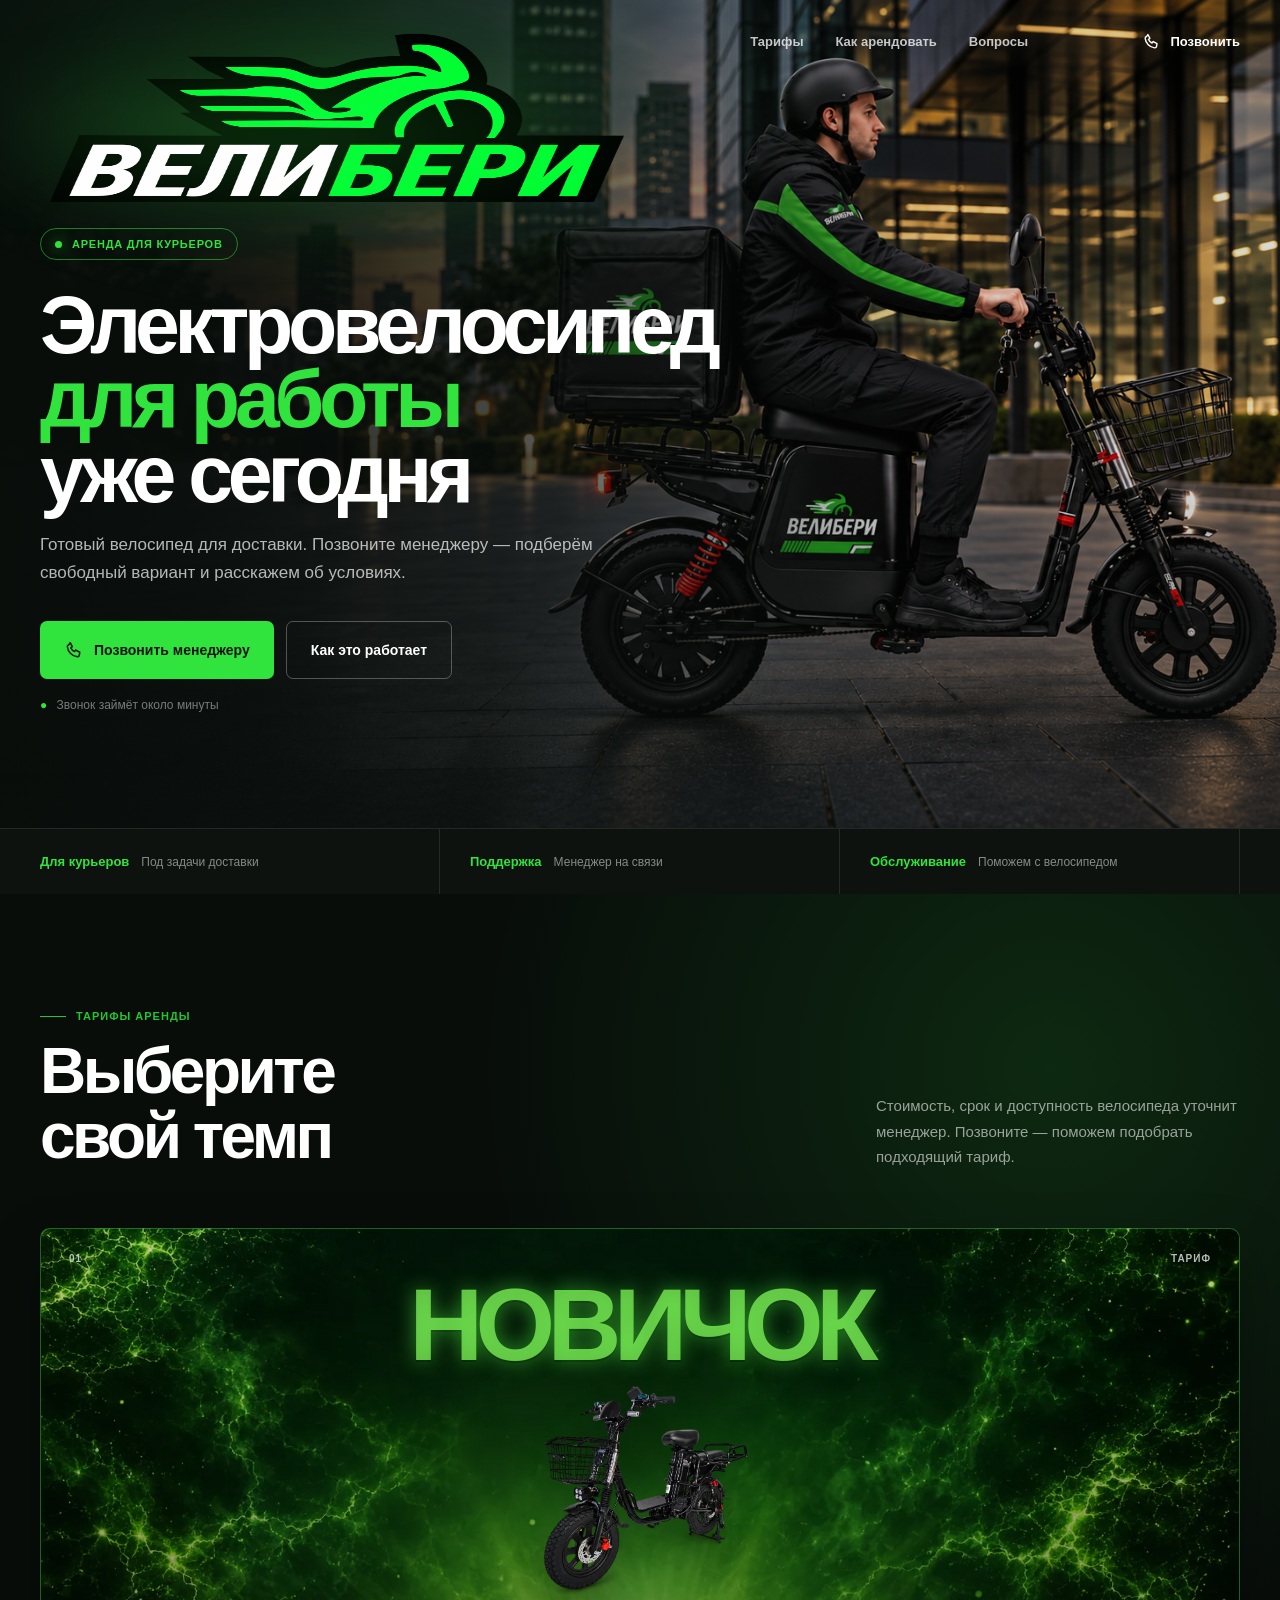
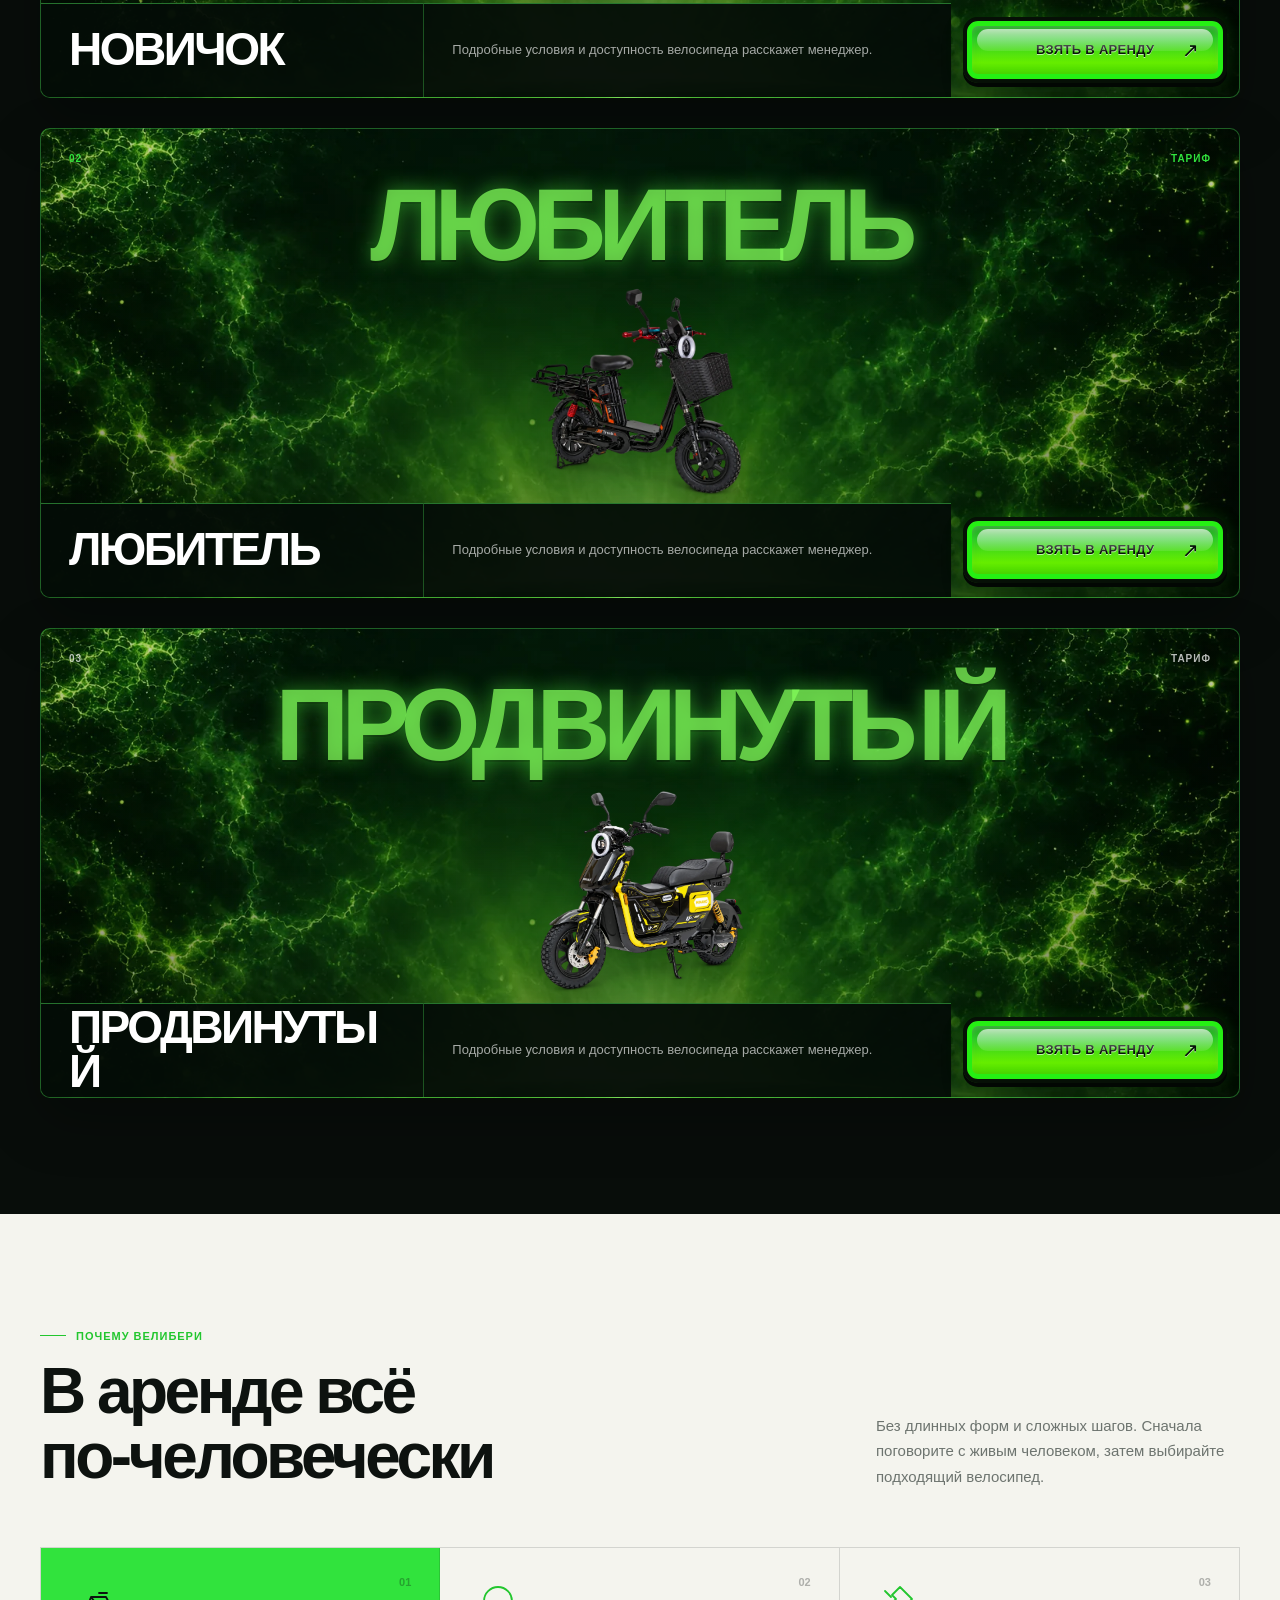
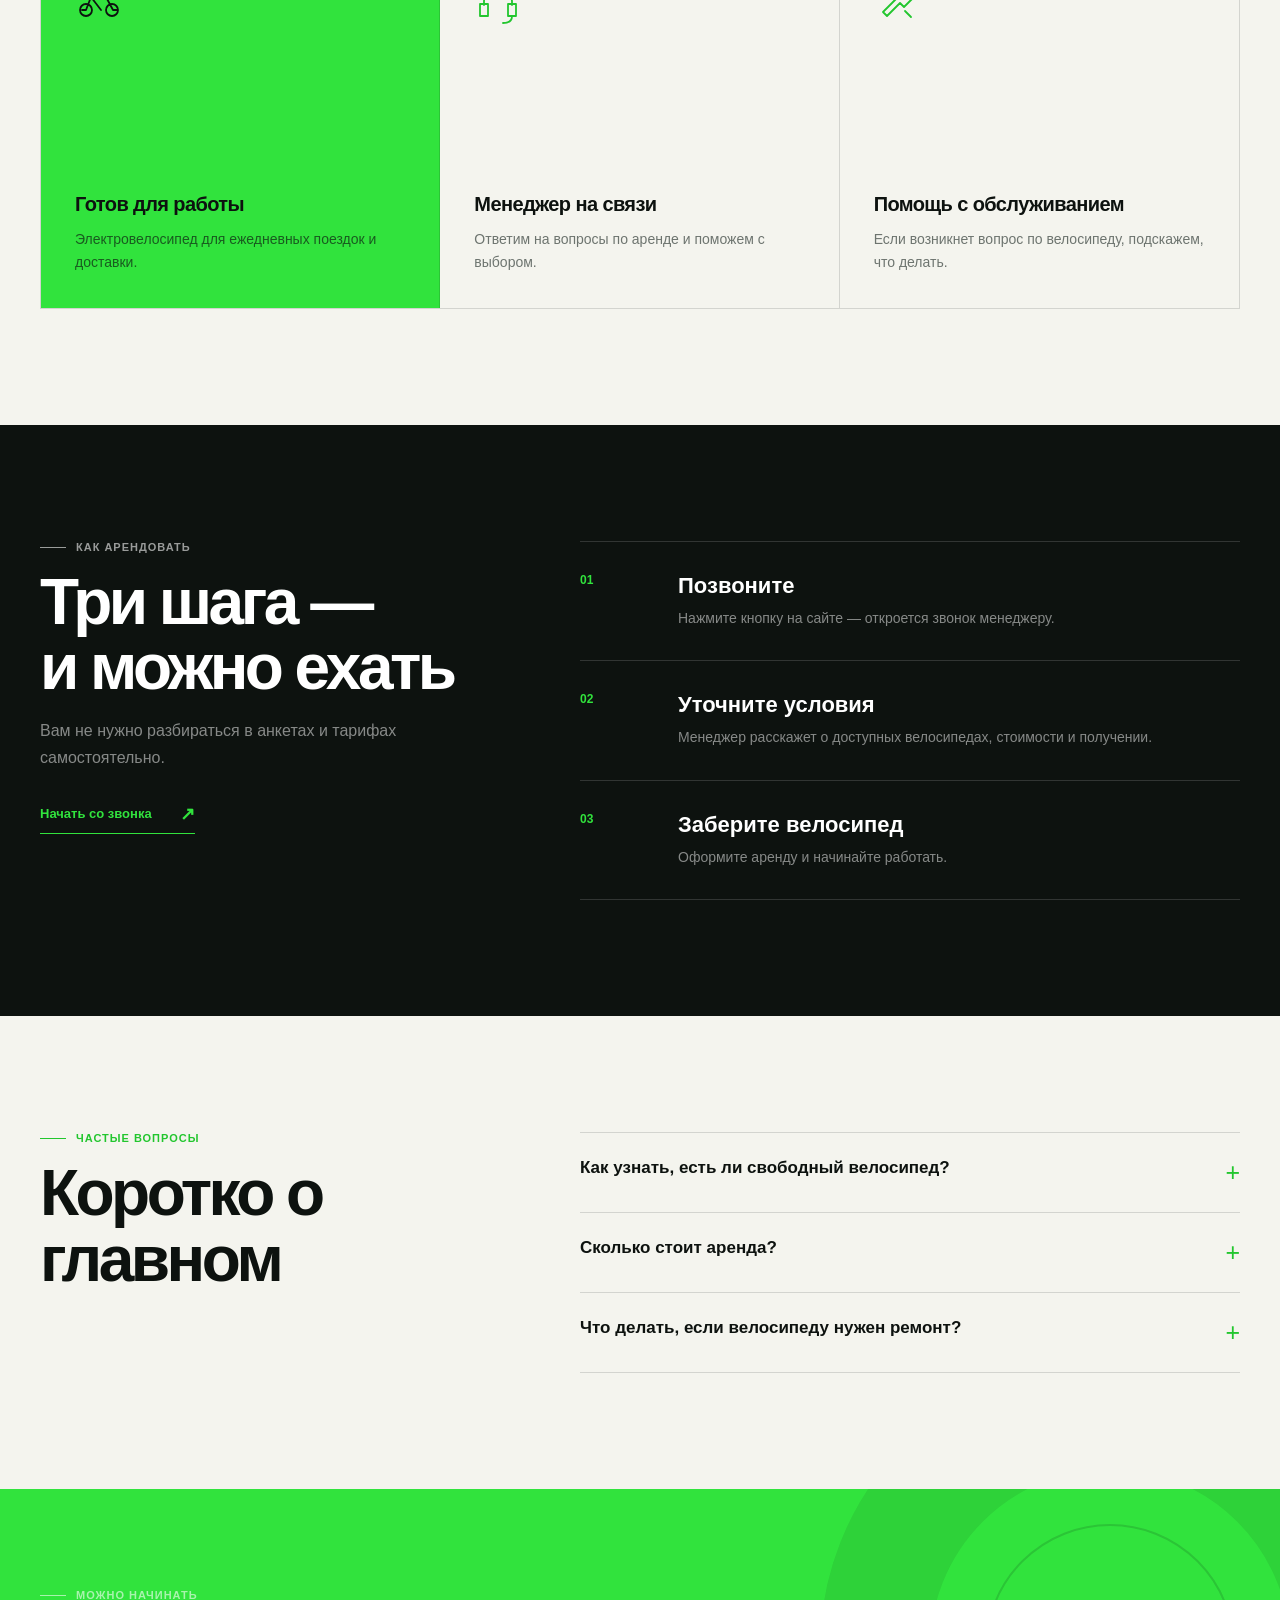
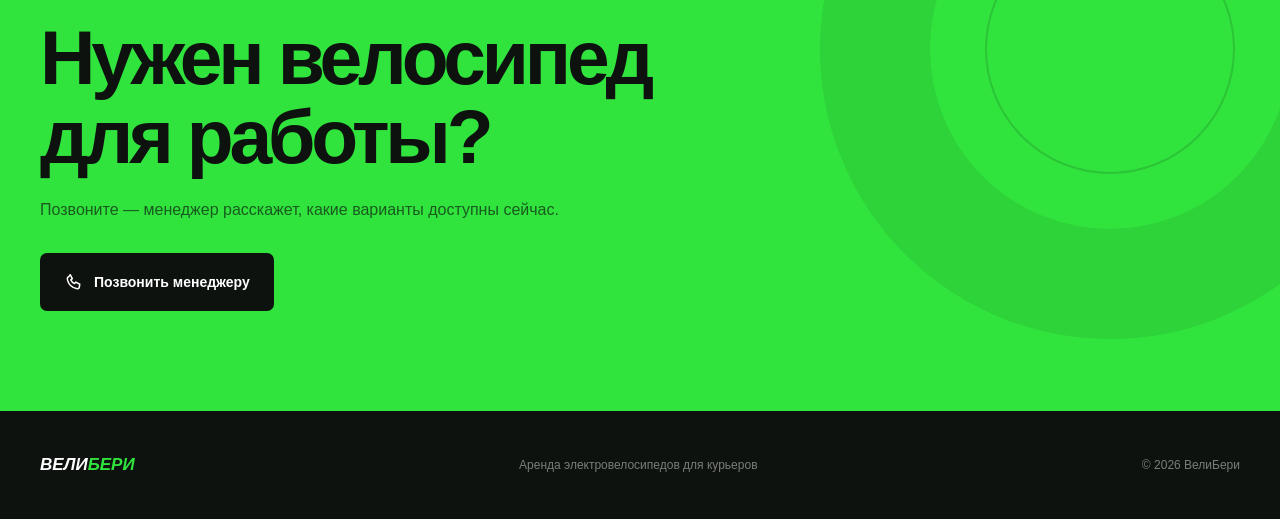
==== commit a346c6ec: "Publish landing page v3 as default" ====
--- a/index.html
+++ b/index.html
@@ -9,13 +9,13 @@
       content="Аренда электровелосипедов ВелиБери для курьеров. Позвоните менеджеру и подберите свободный велосипед."
     />
     <script>
-      const previewVersion = new URLSearchParams(window.location.search).get("view");
+      const previewVersion = new URLSearchParams(window.location.search).get("view") || "v3";
       if (previewVersion === "v2" || previewVersion === "v3") {
         document.documentElement.dataset.version = previewVersion.slice(1);
       }
     </script>
     <title>ВелиБери — аренда электровелосипедов</title>
-    <link rel="stylesheet" href="styles.css?v=20261003-9" />
+    <link rel="stylesheet" href="styles.css?v=20261003-11" />
   </head>
   <body>
     <header class="site-header" aria-label="Основная навигация">
--- a/styles.css
+++ b/styles.css
@@ -376,7 +376,7 @@
   height: 66px;
   justify-content: center;
   border: 4px solid #061006;
-  border-radius: 999px;
+  border-radius: 15px;
   background: linear-gradient(180deg, #148c17 0%, #2dcc26 31%, #68f000 72%, #45dc00 100%);
   color: #071109;
   text-shadow: 0 1px 0 rgba(255,255,255,.62);
@@ -424,12 +424,12 @@
   html[data-version="3"] .tariffs { padding-top: 78px; }
   html[data-version="3"] .tariff-grid { gap: 22px; }
   html[data-version="3"] .tariff-card,
-  html[data-version="3"] .tariff-card--accent { min-height: 520px; }
-  html[data-version="3"] .tariff-card::before { top: 68px; font-size: clamp(45px, 14vw, 76px); }
+  html[data-version="3"] .tariff-card--accent { min-height: 480px; }
+  html[data-version="3"] .tariff-card::before { top: 48px; font-size: clamp(45px, 14vw, 76px); }
   html[data-version="3"] .tariff-card__top { top: 20px; left: 20px; right: 20px; }
-  html[data-version="3"] .tariff-card__visual { inset: 34px 0 172px; }
+  html[data-version="3"] .tariff-card__visual { inset: 28px 0 172px; }
   html[data-version="3"] .tariff-card__visual img,
-  html[data-version="3"] .tariff-card--accent .tariff-card__visual img { padding: 98px 11% 10px; }
+  html[data-version="3"] .tariff-card--accent .tariff-card__visual img { padding: 82px 11% 8px; }
   html[data-version="3"] .tariff-card h3 { bottom: 120px; width: 100%; height: 52px; padding: 0 20px; border-right: 0; font-size: clamp(27px, 8.5vw, 38px); }
   html[data-version="3"] .tariff-card p { left: 0; bottom: 62px; width: 100%; height: 58px; padding: 0 20px; border-top: 0; font-size: 13px; line-height: 1.45; }
   html[data-version="3"] .tariff-card__button { left: 16px; right: 16px; bottom: 8px; width: auto; height: 54px; padding-inline: 20px; }
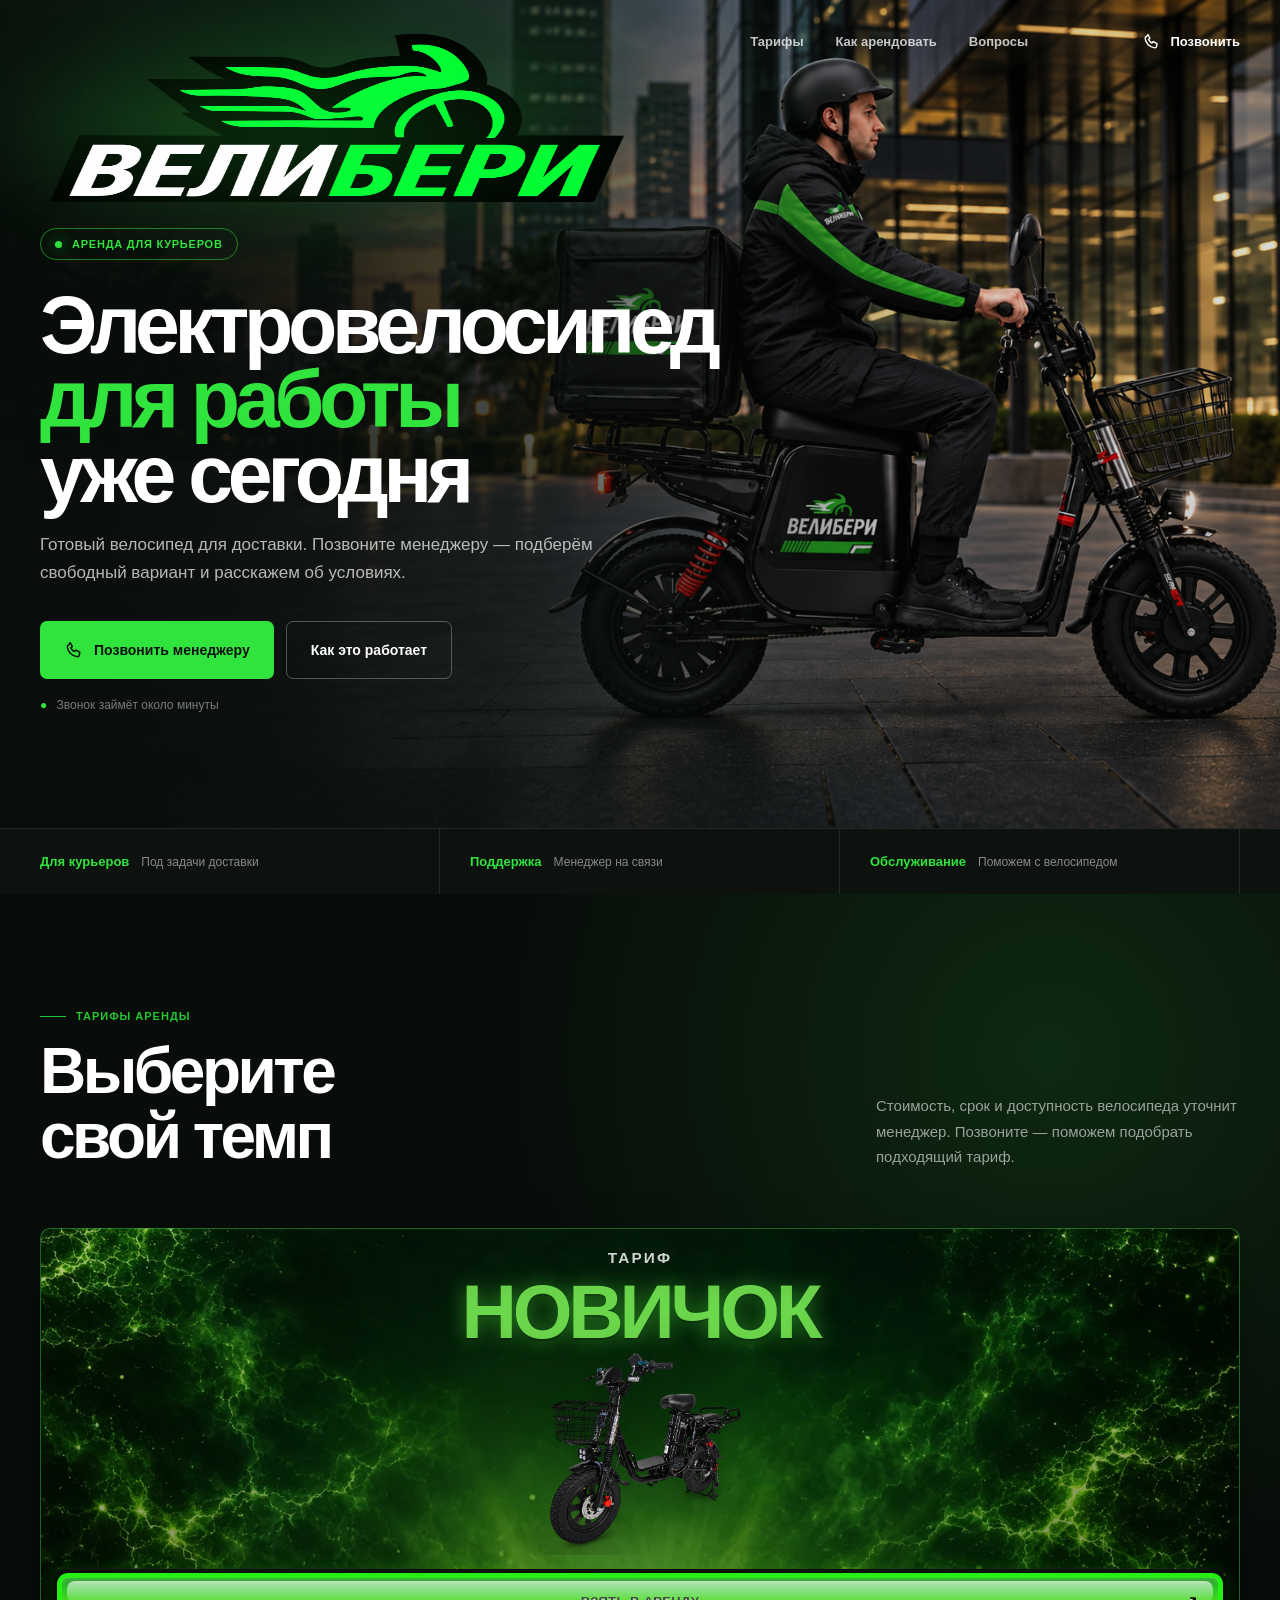
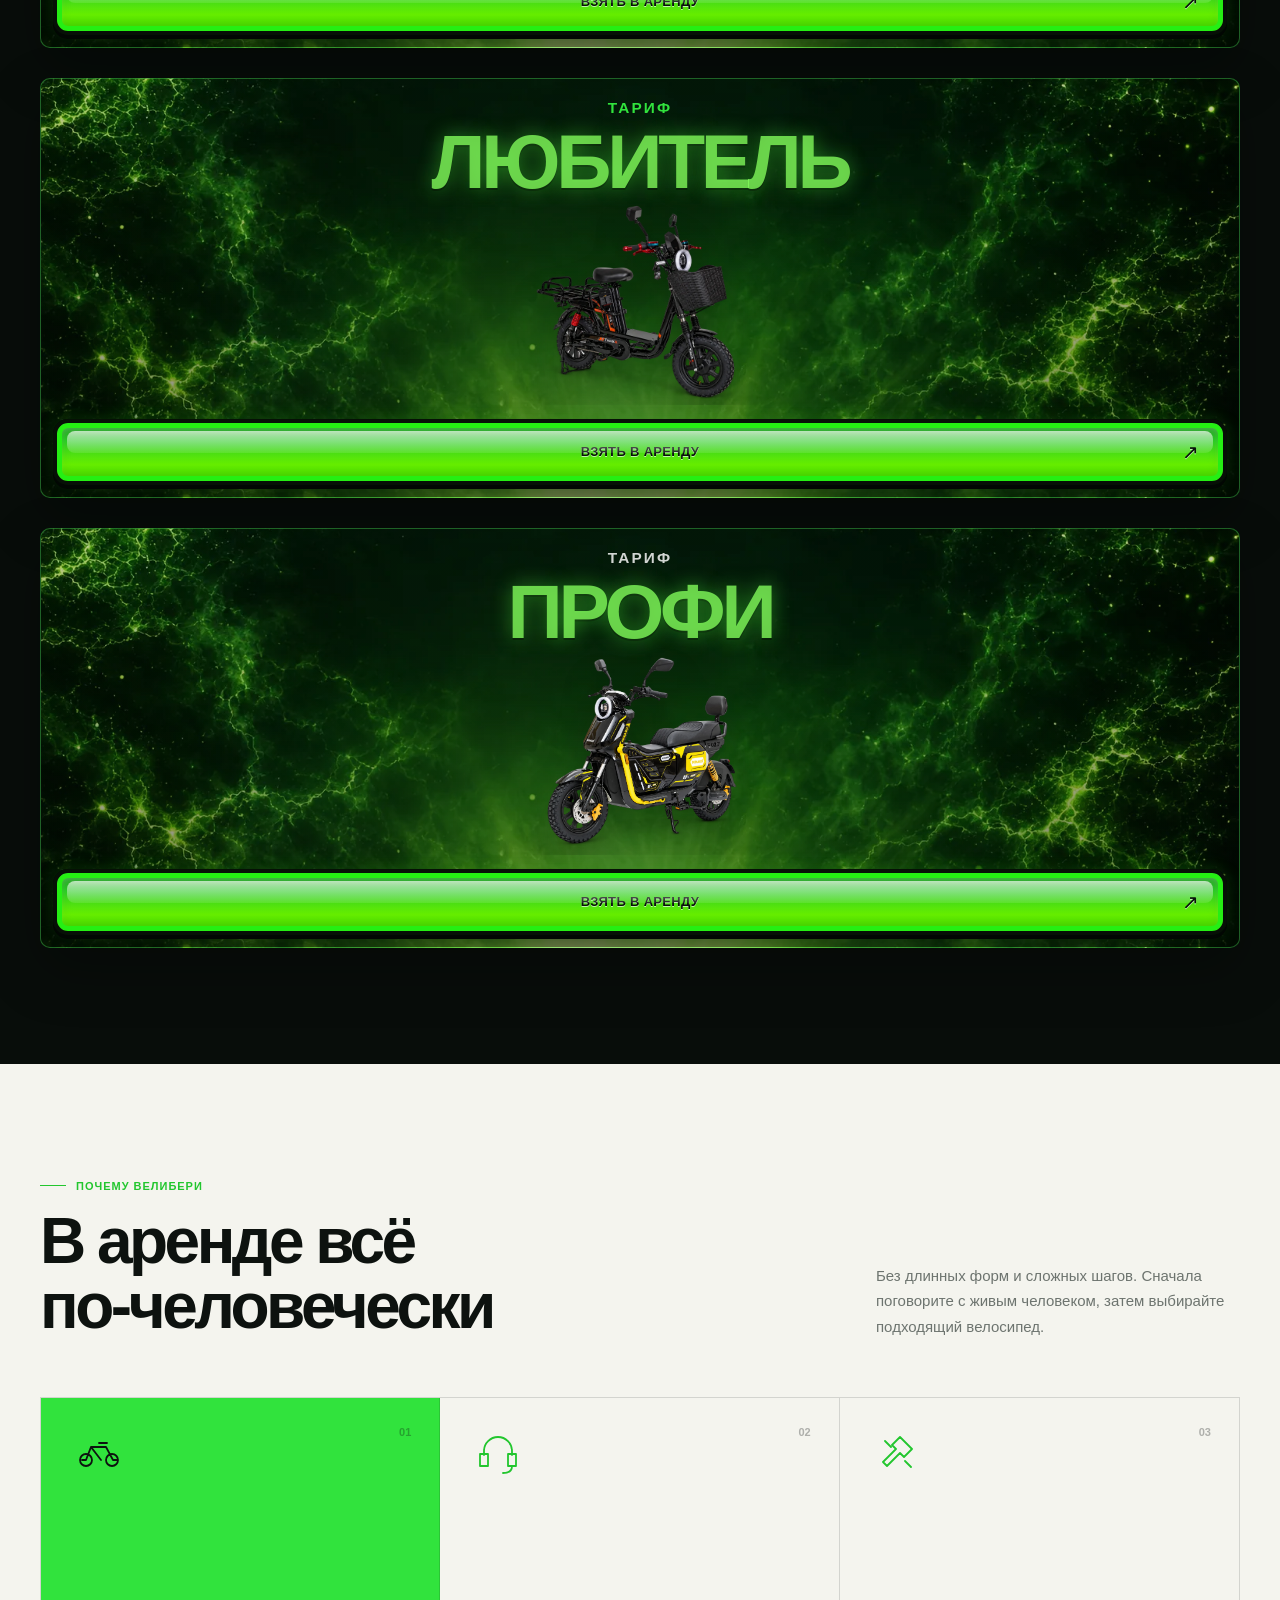
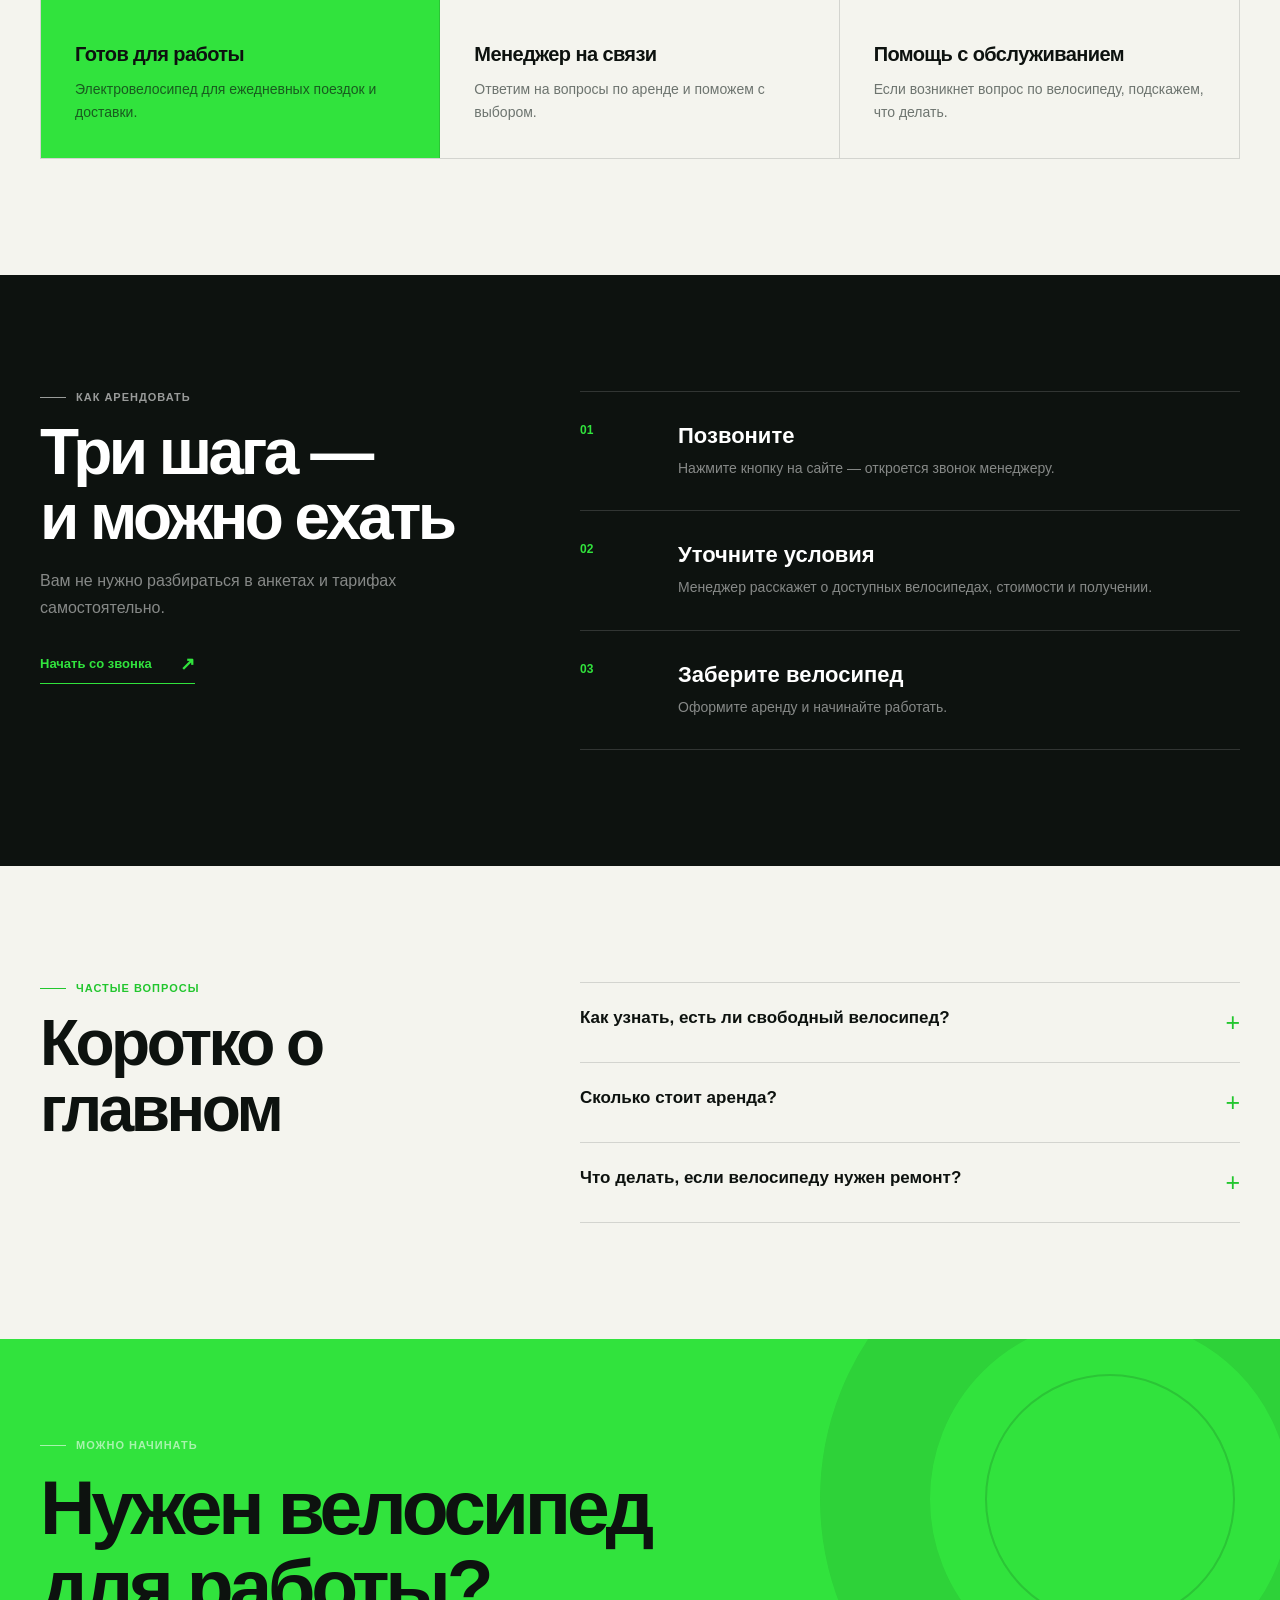
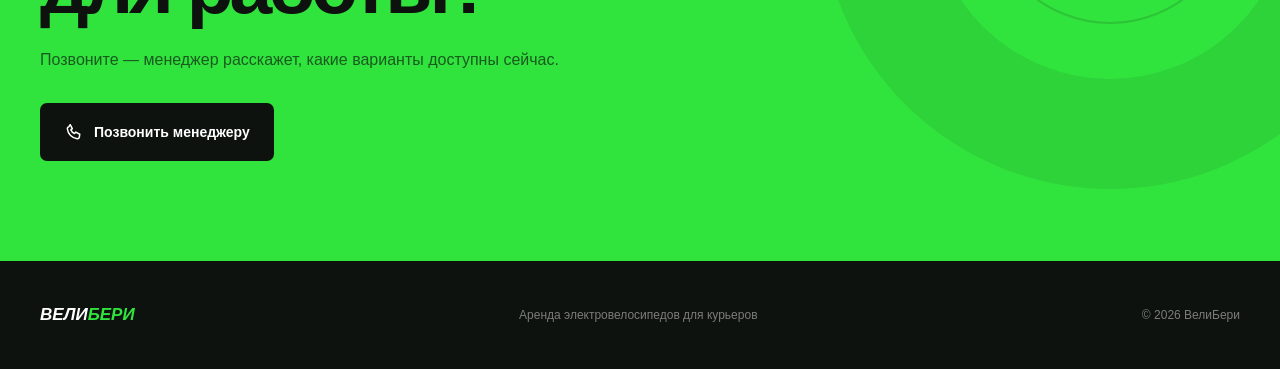
==== commit 3486e021: "Publish finalized landing page v3" ====
--- a/index.html
+++ b/index.html
@@ -15,7 +15,7 @@
       }
     </script>
     <title>ВелиБери — аренда электровелосипедов</title>
-    <link rel="stylesheet" href="styles.css?v=20261003-11" />
+    <link rel="stylesheet" href="styles.css?v=20261003-13" />
   </head>
   <body>
     <header class="site-header" aria-label="Основная навигация">
@@ -112,7 +112,7 @@
                 ВЗЯТЬ В АРЕНДУ <span>↗</span>
               </a>
             </article>
-            <article class="tariff-card" data-tariff="ПРОДВИНУТЫЙ">
+            <article class="tariff-card" data-tariff="ПРОФИ">
               <div class="tariff-card__top"><span>03</span><span>Тариф</span></div>
               <div class="tariff-card__visual">
                 <img
@@ -121,12 +121,12 @@
                   height="1261"
                   loading="lazy"
                   decoding="async"
-                  alt="Чёрно-жёлтый электробайк Minako для тарифа Продвинутый"
+                  alt="Чёрно-жёлтый электробайк Minako для тарифа Профи"
                 />
               </div>
-              <h3>ПРОДВИНУТЫЙ</h3>
+              <h3>ПРОФИ</h3>
               <p>Подробные условия и доступность велосипеда расскажет менеджер.</p>
-              <a class="tariff-card__button js-call" href="#" aria-label="Взять в аренду по тарифу Продвинутый">
+              <a class="tariff-card__button js-call" href="#" aria-label="Взять в аренду по тарифу Профи">
                 ВЗЯТЬ В АРЕНДУ <span>↗</span>
               </a>
             </article>
--- a/styles.css
+++ b/styles.css
@@ -275,7 +275,7 @@
 html[data-version="3"] .tariff-grid { display: grid; grid-template-columns: 1fr; gap: 30px; border: 0; }
 html[data-version="3"] .tariff-card,
 html[data-version="3"] .tariff-card--accent {
-  min-height: 470px;
+  min-height: 420px;
   padding: 0;
   color: #fff;
   background:
@@ -288,92 +288,69 @@
 }
 
 html[data-version="3"] .tariff-card::before {
-  content: attr(data-tariff);
+  display: none;
+}
+
+html[data-version="3"] .tariff-card::after { display: none; }
+html[data-version="3"] .tariff-card__top {
   position: absolute;
-  z-index: 0;
-  top: 54px;
-  left: 50%;
-  transform: translateX(-50%);
-  width: 100%;
-  color: rgba(132,255,92,.72);
-  font-size: clamp(60px, 8vw, 112px);
-  font-weight: 900;
-  letter-spacing: -.075em;
-  line-height: .82;
-  text-align: center;
-  white-space: nowrap;
-  text-shadow: 0 0 20px rgba(82,255,65,.5), 0 2px 0 rgba(0,0,0,.55);
-  pointer-events: none;
-}
-
-html[data-version="3"] .tariff-card::after { display: none; }
-html[data-version="3"] .tariff-card__top { position: absolute; top: 24px; left: 28px; right: 28px; z-index: 4; color: rgba(255,255,255,.72); }
+  top: 20px;
+  left: 28px;
+  right: 28px;
+  z-index: 4;
+  justify-content: center;
+  color: rgba(255,255,255,.82);
+  font-size: clamp(14px, 1.2vw, 16px);
+  font-weight: 850;
+  letter-spacing: .14em;
+}
+html[data-version="3"] .tariff-card__top span:first-child { display: none; }
 html[data-version="3"] .tariff-card--accent .tariff-card__top { color: var(--green); }
-html[data-version="3"] .tariff-card__visual { z-index: 1; inset: 36px 0 94px; }
+html[data-version="3"] .tariff-card__visual { z-index: 1; inset: 105px 0 92px; }
 html[data-version="3"] .tariff-card__visual::before { display: none; }
 html[data-version="3"] .tariff-card__visual::after { display: none; }
 html[data-version="3"] .tariff-card__visual img,
 html[data-version="3"] .tariff-card--accent .tariff-card__visual img {
-  padding: 120px 18% 8px;
+  padding: 18px 18% 6px;
   object-position: center;
   opacity: 1;
   filter: drop-shadow(0 22px 18px rgba(4,8,5,.24));
 }
 
 html[data-version="3"] .tariff-card:hover .tariff-card__visual img { transform: translateY(-4px) scale(1.015); }
-html[data-version="3"] .tariff-card h3,
-html[data-version="3"] .tariff-card p,
 html[data-version="3"] .tariff-card__button {
   position: absolute;
   z-index: 3;
-  bottom: 0;
-  height: 94px;
   margin: 0;
-  border-radius: 0;
 }
 
 html[data-version="3"] .tariff-card h3 {
-  left: 0;
-  width: 32%;
-  padding: 0 28px;
-  display: flex;
-  align-items: center;
-  border-top: 1px solid rgba(86,255,100,.42);
-  border-right: 1px solid rgba(86,255,100,.28);
-  background: rgba(4,12,7,.94);
-  color: #fff;
-  font-size: clamp(28px, 3.6vw, 48px);
-}
-
-html[data-version="3"] .tariff-card p {
-  left: 32%;
-  width: 44%;
-  padding: 0 28px;
-  display: flex;
-  align-items: center;
-  border-top: 1px solid rgba(86,255,100,.42);
-  background: rgba(4,12,7,.94);
-  color: rgba(255,255,255,.64);
-  font-size: 13px;
-}
-
-html[data-version="3"] .tariff-card--accent p { color: rgba(255,255,255,.64); }
-html[data-version="3"] .tariff-card__button {
-  right: 0;
-  width: 24%;
-  padding-inline: 24px;
-  border: 0;
-  border-top: 1px solid rgba(86,255,100,.42);
-  border-left: 1px solid rgba(86,255,100,.28);
-  background: var(--green);
-}
+  position: absolute;
+  z-index: 3;
+  top: 48px;
+  left: 20px;
+  right: 20px;
+  margin: 0;
+  color: rgba(132,255,92,.78);
+  font-size: clamp(50px, 6vw, 88px);
+  font-weight: 900;
+  letter-spacing: -.055em;
+  line-height: .9;
+  text-align: center;
+  white-space: nowrap;
+  text-shadow: 0 0 20px rgba(82,255,65,.45), 0 2px 0 rgba(0,0,0,.55);
+}
+
+html[data-version="3"] .tariff-card p { display: none; }
 
 html[data-version="3"] .tariff-card__button {
   overflow: hidden;
+  left: 12px;
   right: 12px;
-  bottom: 14px;
-  width: calc(24% - 24px);
+  bottom: 12px;
+  width: auto;
   height: 66px;
+  padding-inline: 24px;
   justify-content: center;
   border: 4px solid #061006;
   border-radius: 15px;
@@ -395,7 +372,7 @@
   position: absolute;
   z-index: 0;
   inset: 8px 10px 47%;
-  border-radius: 999px;
+  border-radius: 8px;
   background: linear-gradient(180deg, rgba(255,255,255,.68), rgba(255,255,255,.1));
   pointer-events: none;
 }
@@ -424,15 +401,13 @@
   html[data-version="3"] .tariffs { padding-top: 78px; }
   html[data-version="3"] .tariff-grid { gap: 22px; }
   html[data-version="3"] .tariff-card,
-  html[data-version="3"] .tariff-card--accent { min-height: 480px; }
-  html[data-version="3"] .tariff-card::before { top: 48px; font-size: clamp(45px, 14vw, 76px); }
-  html[data-version="3"] .tariff-card__top { top: 20px; left: 20px; right: 20px; }
-  html[data-version="3"] .tariff-card__visual { inset: 28px 0 172px; }
+  html[data-version="3"] .tariff-card--accent { min-height: 400px; }
+  html[data-version="3"] .tariff-card__top { top: 18px; left: 20px; right: 20px; }
+  html[data-version="3"] .tariff-card h3 { top: 46px; font-size: clamp(38px, 10vw, 60px); }
+  html[data-version="3"] .tariff-card__visual { inset: 100px 0 74px; }
   html[data-version="3"] .tariff-card__visual img,
-  html[data-version="3"] .tariff-card--accent .tariff-card__visual img { padding: 82px 11% 8px; }
-  html[data-version="3"] .tariff-card h3 { bottom: 120px; width: 100%; height: 52px; padding: 0 20px; border-right: 0; font-size: clamp(27px, 8.5vw, 38px); }
-  html[data-version="3"] .tariff-card p { left: 0; bottom: 62px; width: 100%; height: 58px; padding: 0 20px; border-top: 0; font-size: 13px; line-height: 1.45; }
-  html[data-version="3"] .tariff-card__button { left: 16px; right: 16px; bottom: 8px; width: auto; height: 54px; padding-inline: 20px; }
+  html[data-version="3"] .tariff-card--accent .tariff-card__visual img { padding: 16px 11% 6px; }
+  html[data-version="3"] .tariff-card__button { left: 16px; right: 16px; bottom: 8px; height: 54px; padding-inline: 20px; }
 }
 
 @media (orientation: landscape) and (max-height: 560px) {
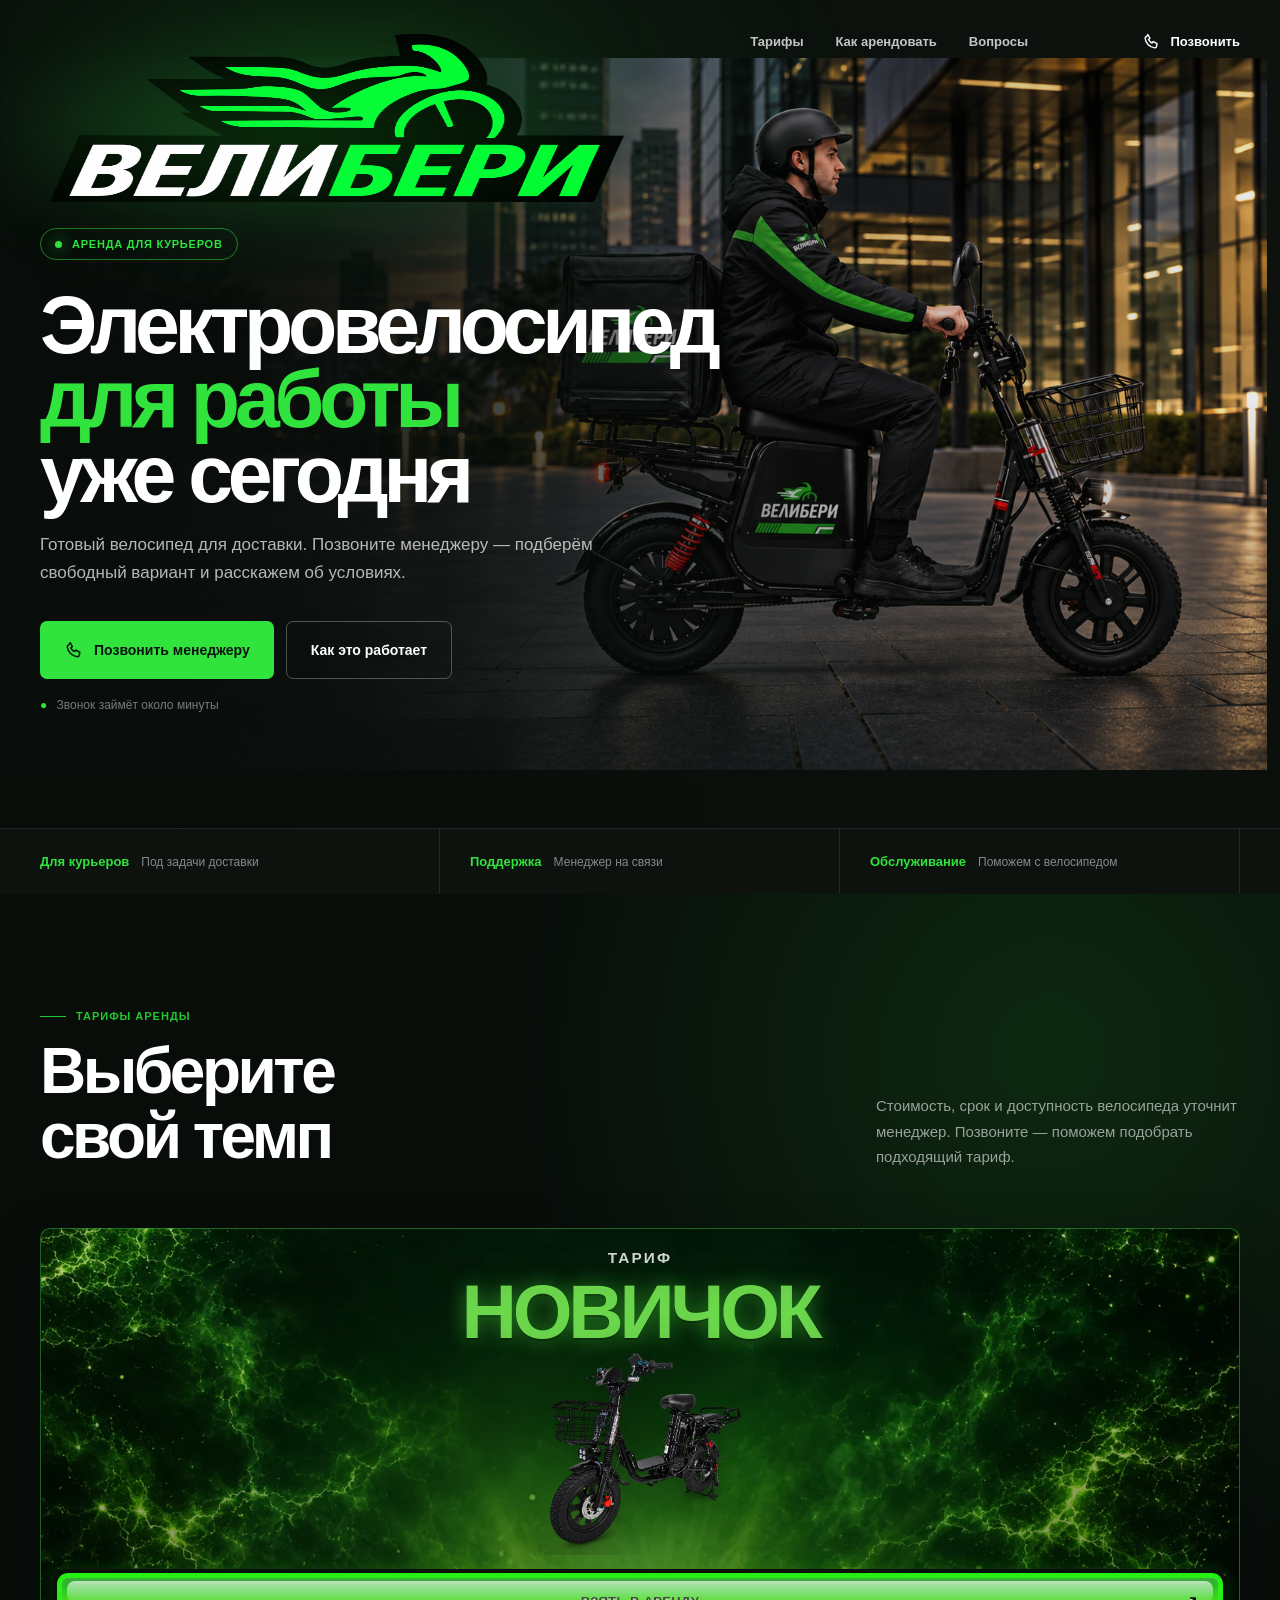
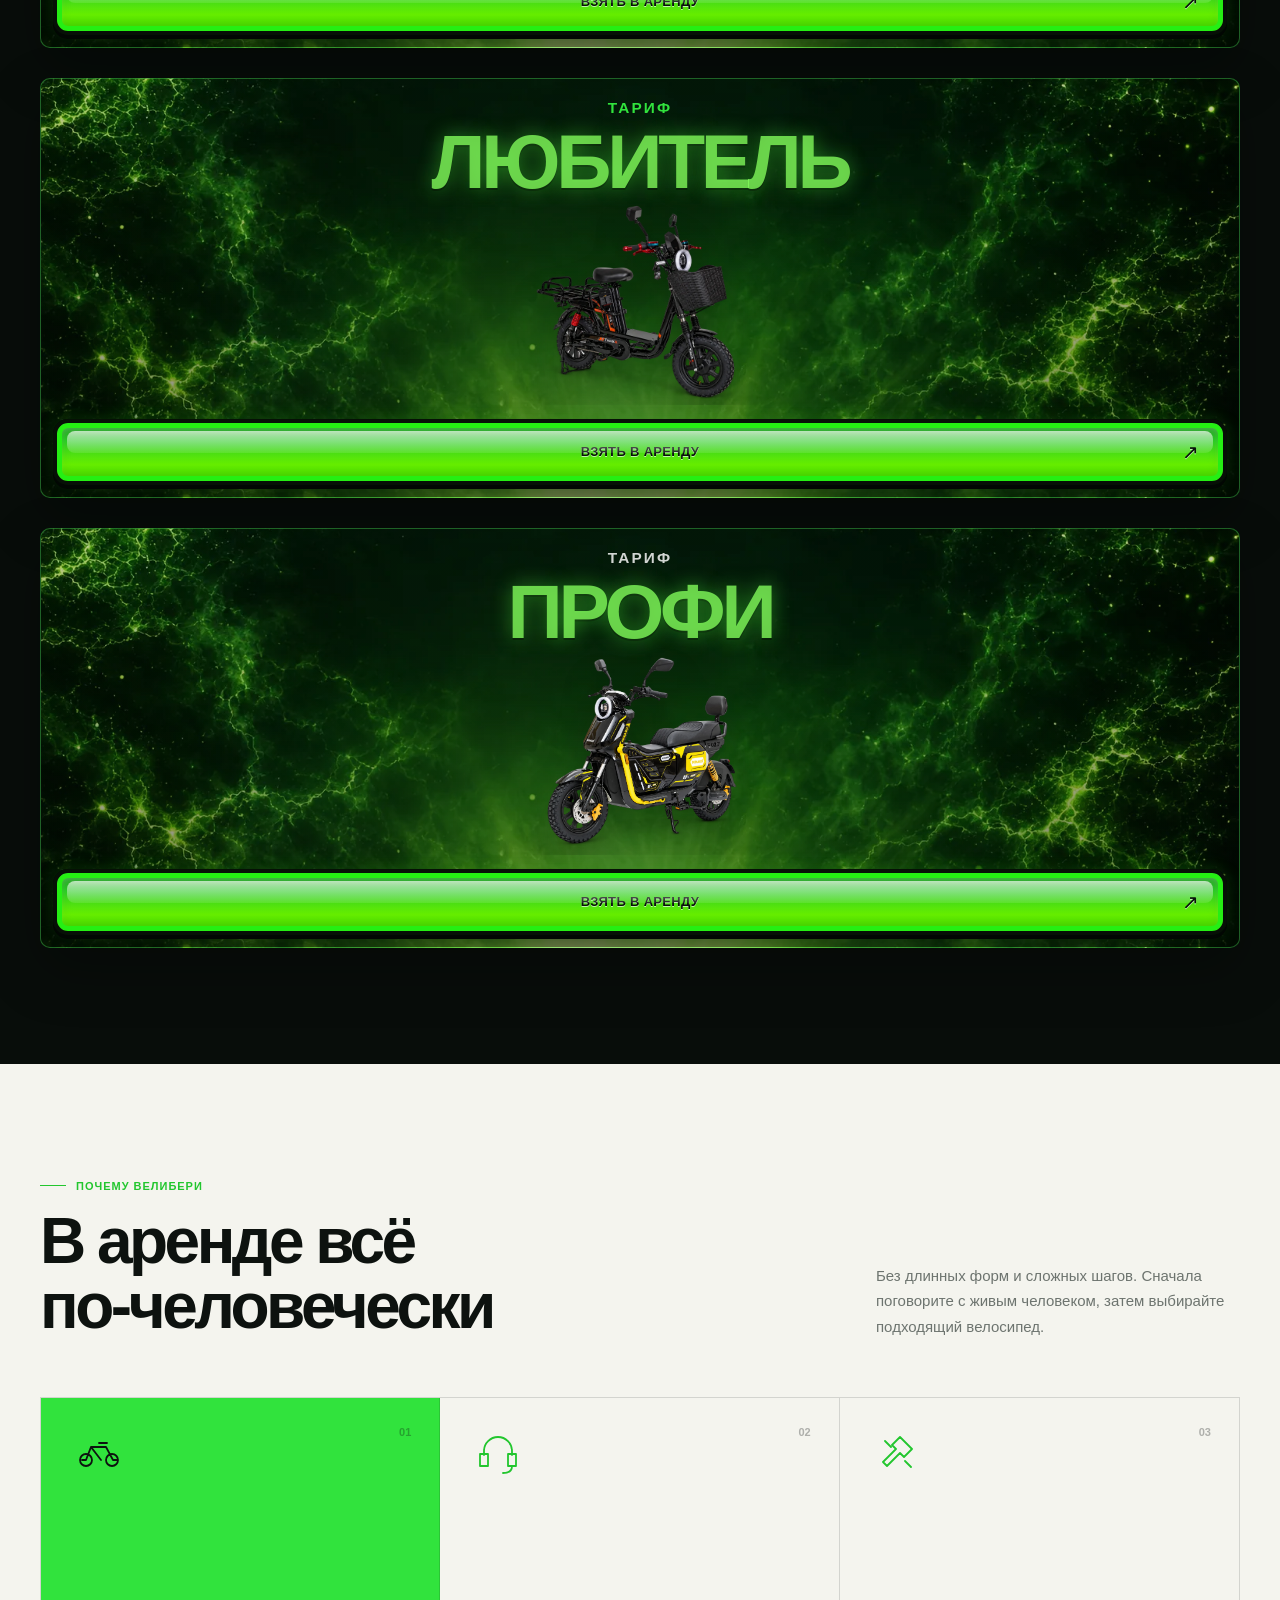
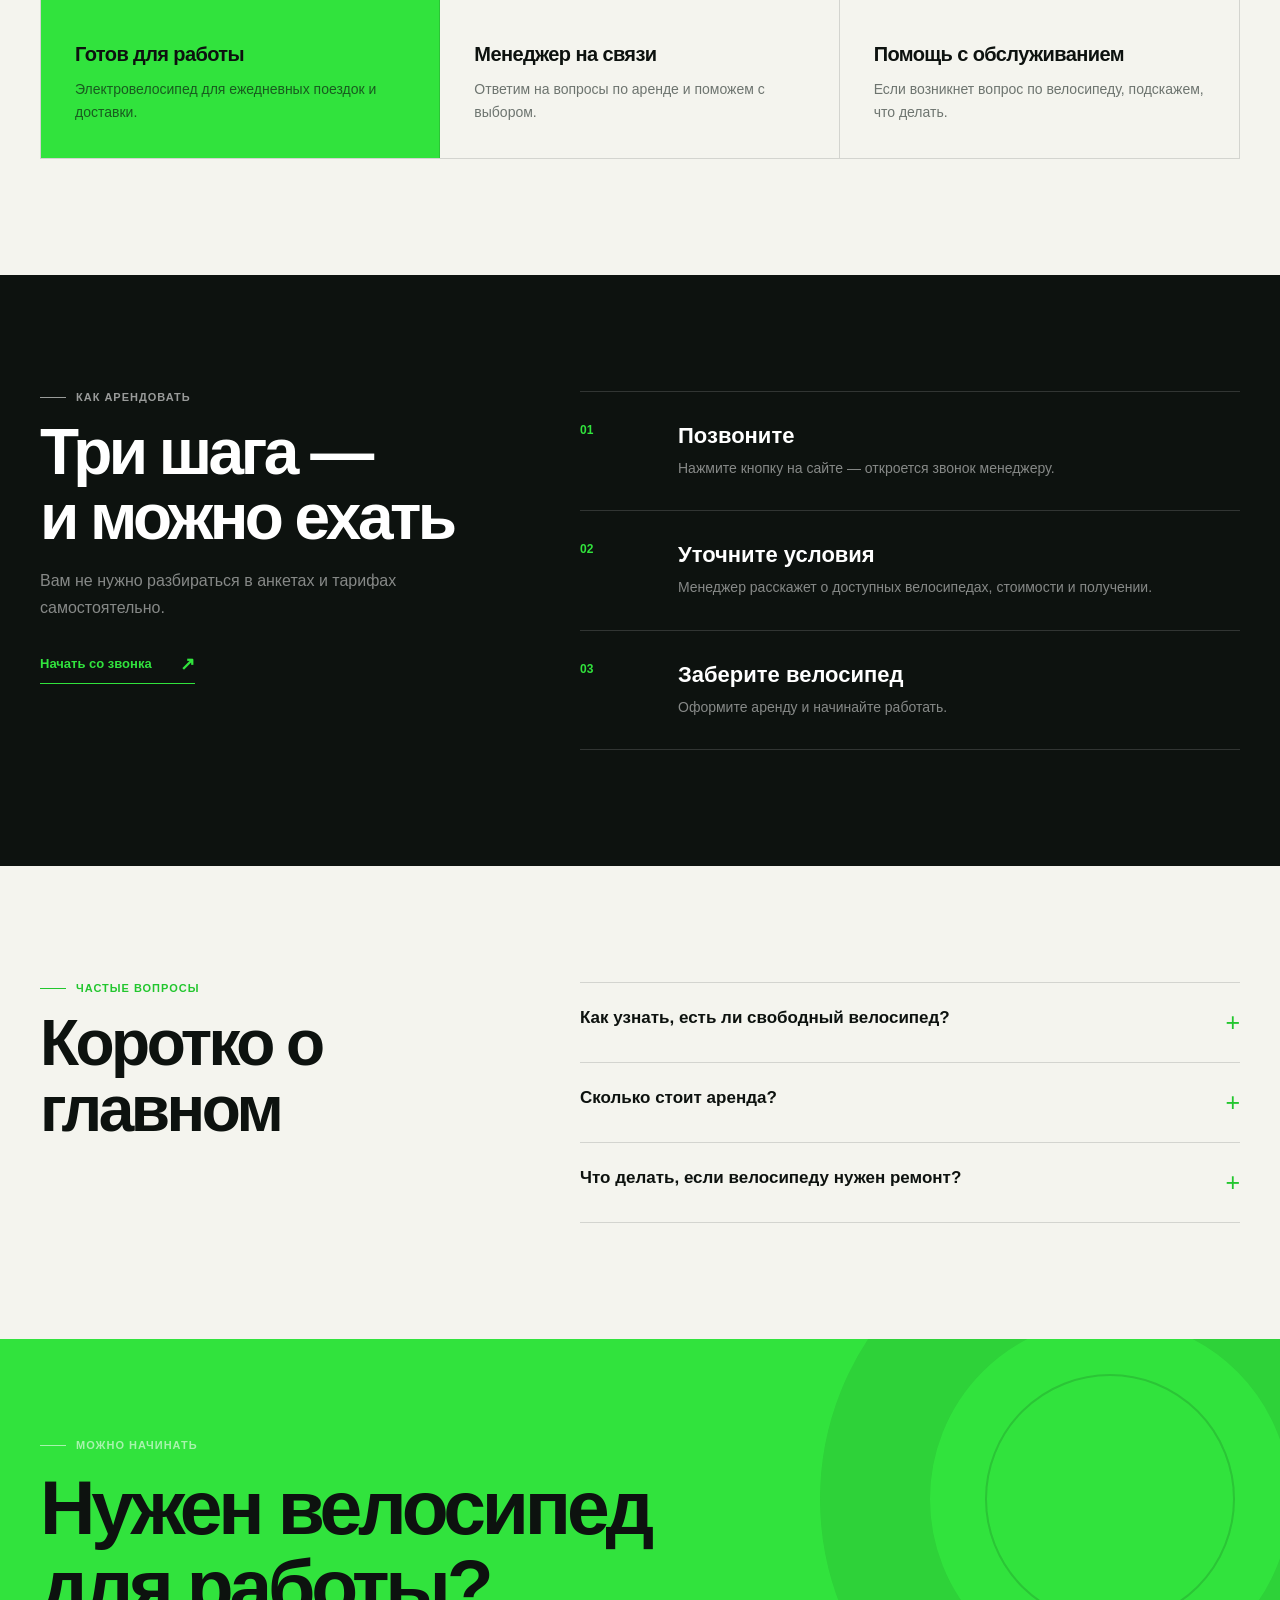
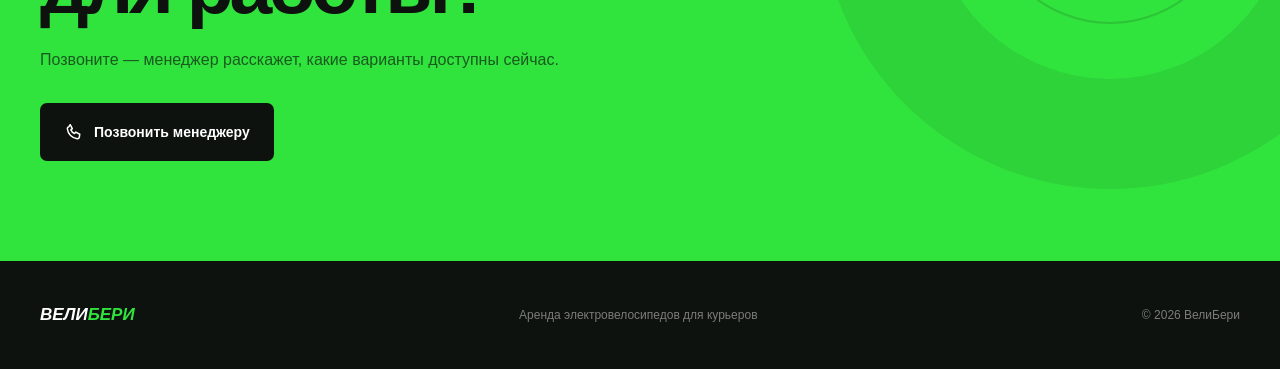
==== commit a0c540e6: "Restore wide mobile hero composition in v3" ====
--- a/index.html
+++ b/index.html
@@ -15,7 +15,7 @@
       }
     </script>
     <title>ВелиБери — аренда электровелосипедов</title>
-    <link rel="stylesheet" href="styles.css?v=20261003-13" />
+    <link rel="stylesheet" href="styles.css?v=20261003-14" />
   </head>
   <body>
     <header class="site-header" aria-label="Основная навигация">
--- a/styles.css
+++ b/styles.css
@@ -238,25 +238,29 @@
 }
 
 /* Alternate hero composition for the client comparison link (?view=v2). */
-html[data-version="2"] .hero__image {
+html[data-version="2"] .hero__image,
+html[data-version="3"] .hero__image {
   background-color: #0d120f;
   background-position: calc(100% - 1vw) center;
   background-size: auto 86%;
 }
 
-html[data-version="2"] .hero__shade {
+html[data-version="2"] .hero__shade,
+html[data-version="3"] .hero__shade {
   background:
     linear-gradient(90deg, rgba(8,13,10,.97) 0%, rgba(8,13,10,.84) 35%, rgba(8,13,10,.22) 66%, rgba(8,13,10,.08) 100%),
     linear-gradient(0deg, rgba(8,13,10,.44), transparent 50%);
 }
 
 @media (max-width: 820px) {
-  html[data-version="2"] .hero__image {
+  html[data-version="2"] .hero__image,
+  html[data-version="3"] .hero__image {
     background-position: right 21%;
     background-size: 112% auto;
   }
 
-  html[data-version="2"] .hero__shade {
+  html[data-version="2"] .hero__shade,
+  html[data-version="3"] .hero__shade {
     background:
       linear-gradient(0deg, rgba(8,13,10,.97) 0%, rgba(8,13,10,.84) 38%, rgba(8,13,10,.2) 72%, rgba(8,13,10,.42) 100%),
       linear-gradient(90deg, rgba(8,13,10,.52), rgba(8,13,10,.08));
@@ -411,12 +415,14 @@
 }
 
 @media (orientation: landscape) and (max-height: 560px) {
-  html[data-version="2"] .hero__image {
+  html[data-version="2"] .hero__image,
+  html[data-version="3"] .hero__image {
     background-position: calc(100% - 1vw) center;
     background-size: auto 84%;
   }
 
-  html[data-version="2"] .hero__shade {
+  html[data-version="2"] .hero__shade,
+  html[data-version="3"] .hero__shade {
     background:
       linear-gradient(90deg, rgba(8,13,10,.97) 0%, rgba(8,13,10,.8) 42%, rgba(8,13,10,.14) 72%),
       linear-gradient(0deg, rgba(8,13,10,.42), transparent 70%);
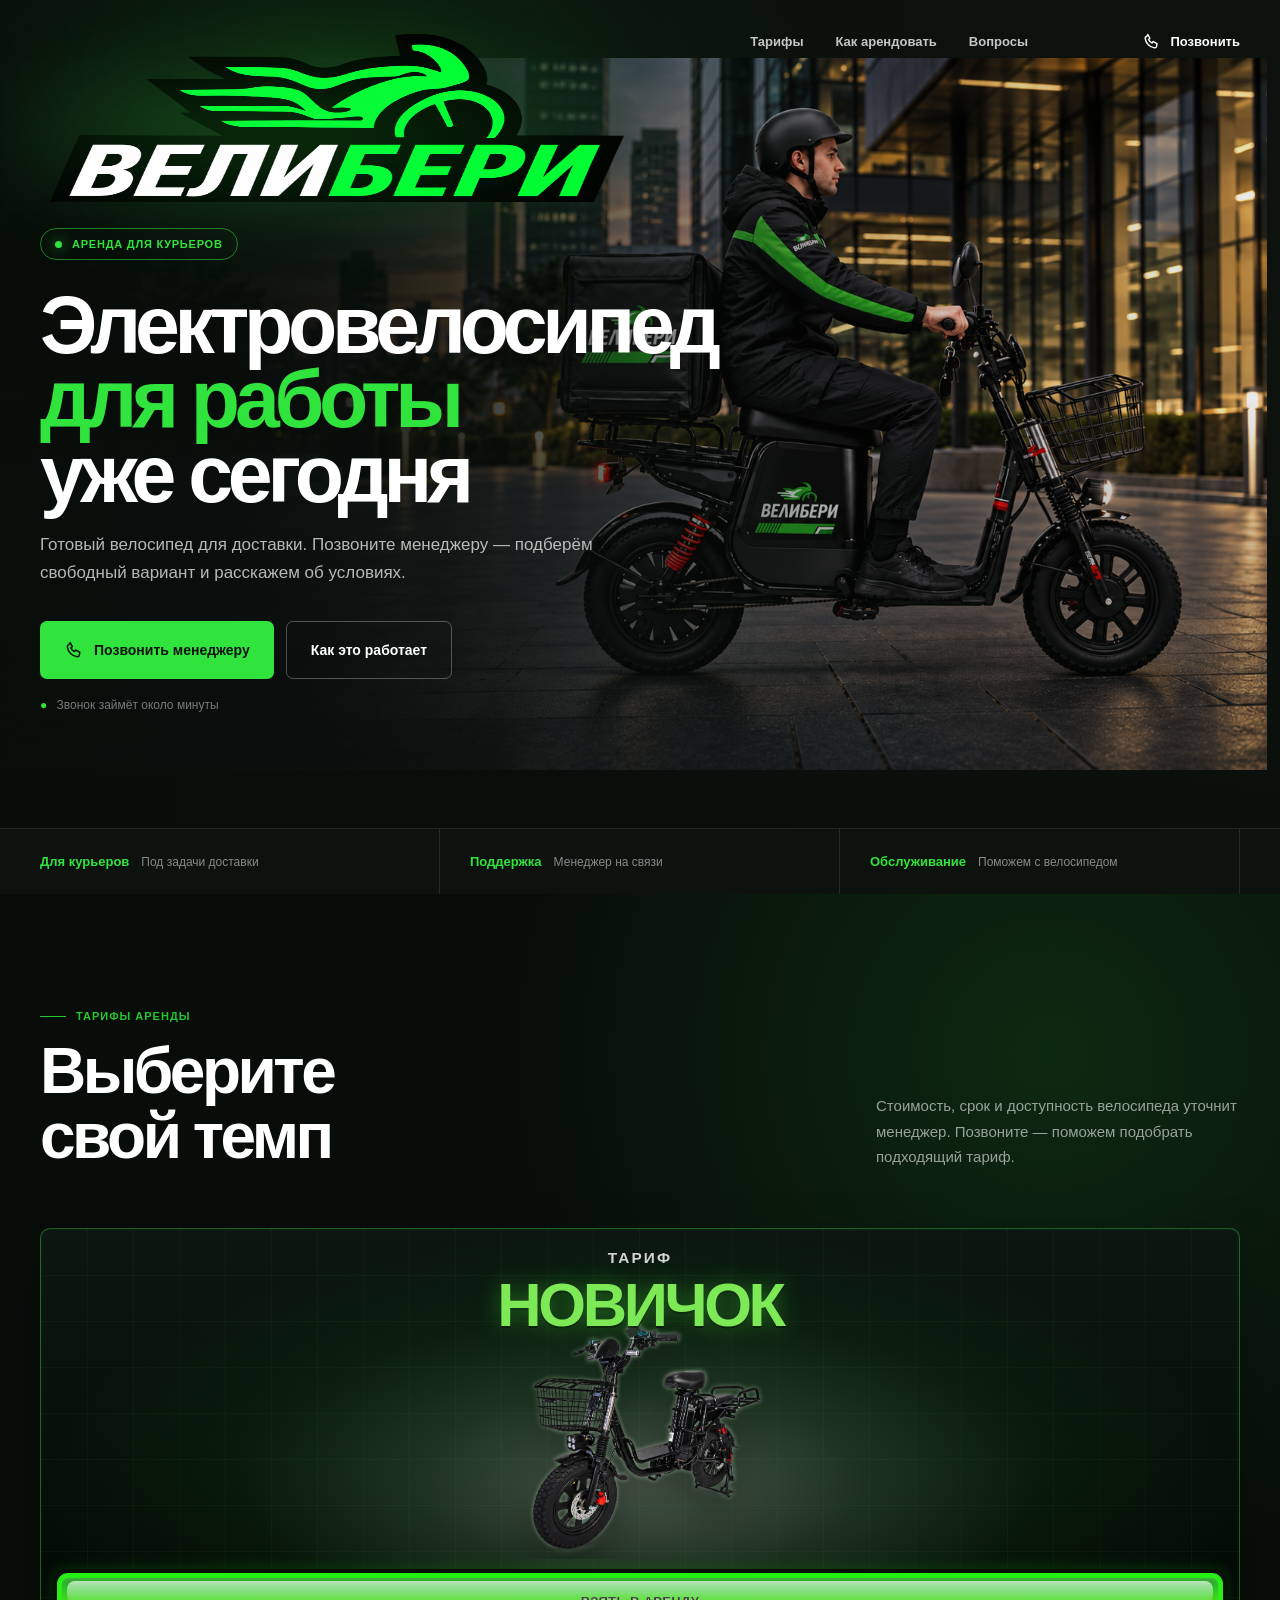
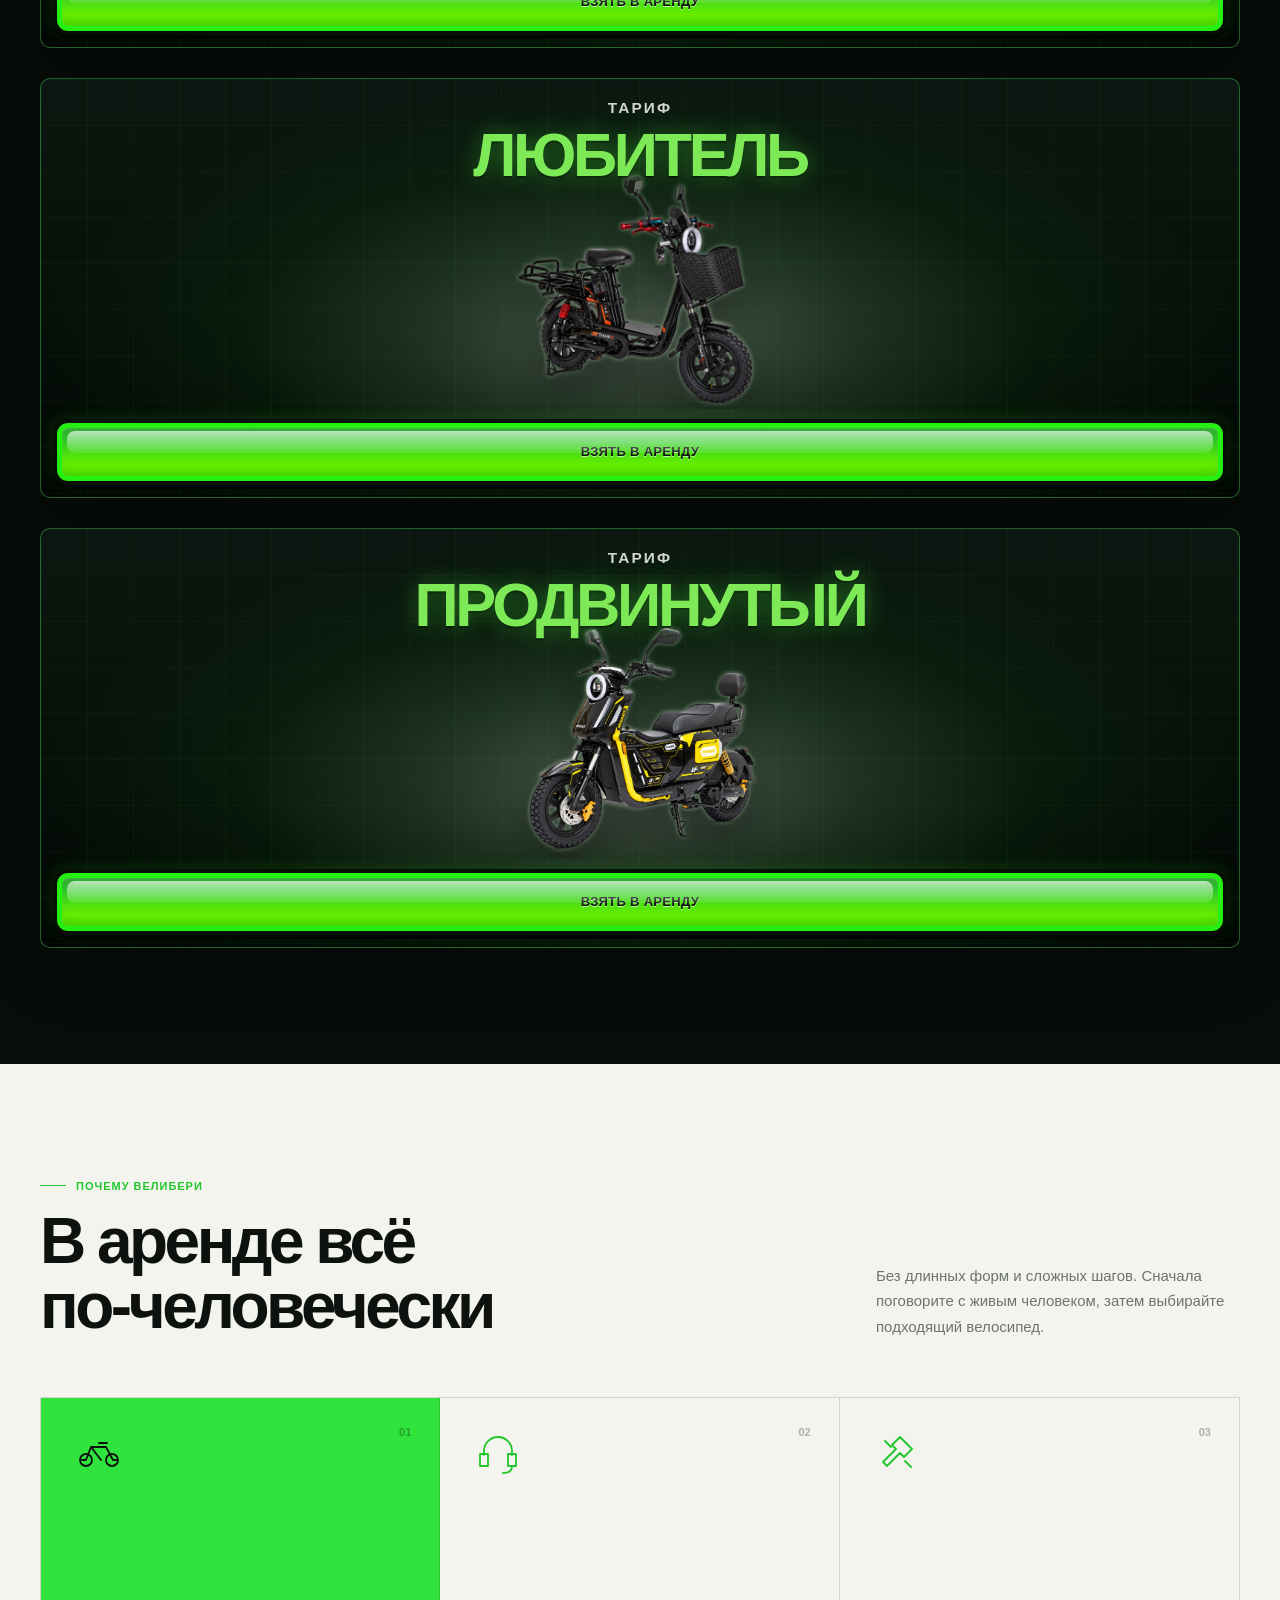
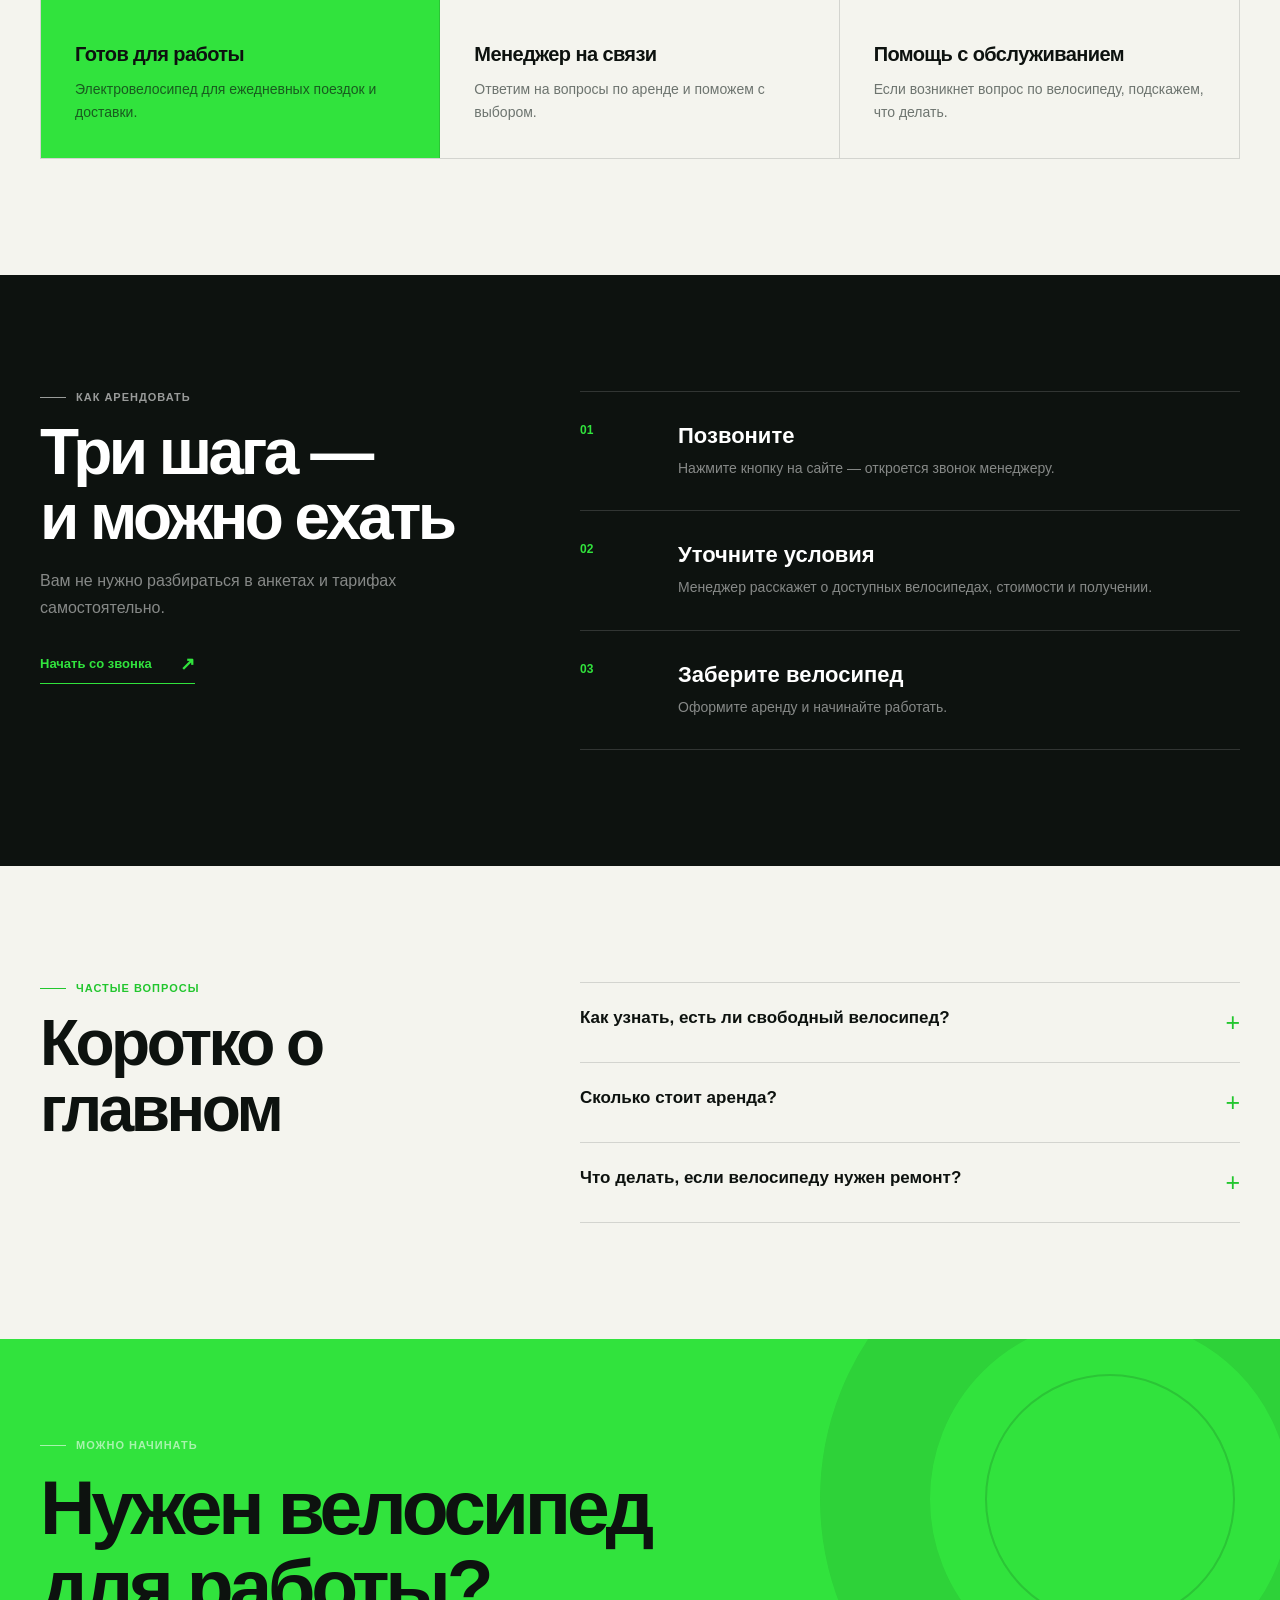
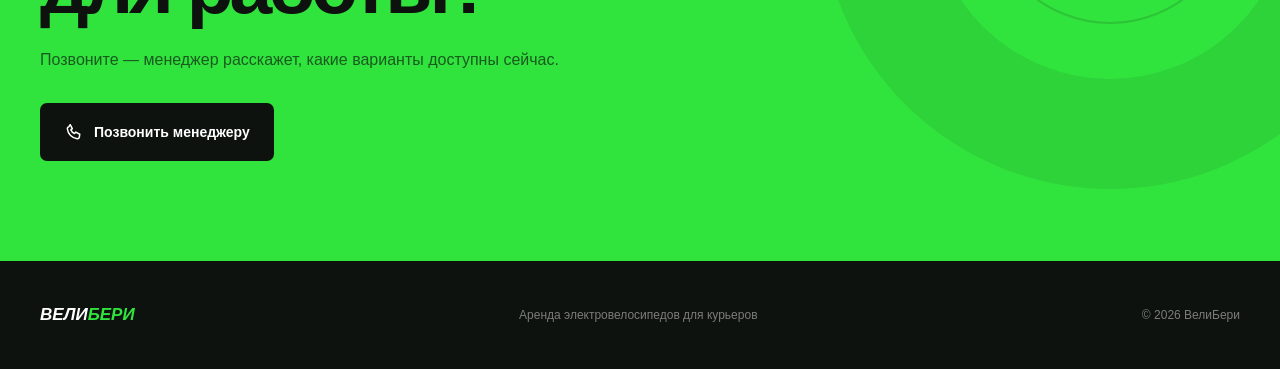
==== commit 266e9fa9: "Publish refined tariff cards" ====
--- a/index.html
+++ b/index.html
@@ -15,7 +15,7 @@
       }
     </script>
     <title>ВелиБери — аренда электровелосипедов</title>
-    <link rel="stylesheet" href="styles.css?v=20261003-14" />
+    <link rel="stylesheet" href="styles.css?v=20261003-21" />
   </head>
   <body>
     <header class="site-header" aria-label="Основная навигация">
@@ -91,7 +91,7 @@
               <h3>НОВИЧОК</h3>
               <p>Подробные условия и доступность велосипеда расскажет менеджер.</p>
               <a class="tariff-card__button js-call" href="#" aria-label="Взять в аренду по тарифу Новичок">
-                ВЗЯТЬ В АРЕНДУ <span>↗</span>
+                ВЗЯТЬ В АРЕНДУ
               </a>
             </article>
             <article class="tariff-card tariff-card--accent" data-tariff="ЛЮБИТЕЛЬ">
@@ -109,10 +109,10 @@
               <h3>ЛЮБИТЕЛЬ</h3>
               <p>Подробные условия и доступность велосипеда расскажет менеджер.</p>
               <a class="tariff-card__button js-call" href="#" aria-label="Взять в аренду по тарифу Любитель">
-                ВЗЯТЬ В АРЕНДУ <span>↗</span>
+                ВЗЯТЬ В АРЕНДУ
               </a>
             </article>
-            <article class="tariff-card" data-tariff="ПРОФИ">
+            <article class="tariff-card" data-tariff="ПРОДВИНУТЫЙ">
               <div class="tariff-card__top"><span>03</span><span>Тариф</span></div>
               <div class="tariff-card__visual">
                 <img
@@ -121,13 +121,13 @@
                   height="1261"
                   loading="lazy"
                   decoding="async"
-                  alt="Чёрно-жёлтый электробайк Minako для тарифа Профи"
+                  alt="Чёрно-жёлтый электробайк Minako для тарифа Продвинутый"
                 />
               </div>
-              <h3>ПРОФИ</h3>
+              <h3>ПРОДВИНУТЫЙ</h3>
               <p>Подробные условия и доступность велосипеда расскажет менеджер.</p>
-              <a class="tariff-card__button js-call" href="#" aria-label="Взять в аренду по тарифу Профи">
-                ВЗЯТЬ В АРЕНДУ <span>↗</span>
+              <a class="tariff-card__button js-call" href="#" aria-label="Взять в аренду по тарифу Продвинутый">
+                ВЗЯТЬ В АРЕНДУ
               </a>
             </article>
           </div>
--- a/styles.css
+++ b/styles.css
@@ -283,9 +283,11 @@
   padding: 0;
   color: #fff;
   background:
-    linear-gradient(180deg, rgba(2,12,5,.2), rgba(2,10,4,.5)),
-    url("assets/tariff-energy-bg-v1.webp") center / cover no-repeat,
-    #031008;
+    radial-gradient(ellipse at 50% 61%, rgba(205,229,205,.34) 0%, rgba(105,159,106,.23) 27%, rgba(28,92,29,.14) 47%, transparent 70%),
+    linear-gradient(rgba(115,255,90,.035) 1px, transparent 1px),
+    linear-gradient(90deg, rgba(115,255,90,.035) 1px, transparent 1px),
+    linear-gradient(180deg, #0b1710 0%, #061009 58%, #020604 100%);
+  background-size: auto, 46px 46px, 46px 46px, auto;
   border: 1px solid rgba(86,255,100,.34);
   border-radius: 10px;
   box-shadow: 0 22px 55px rgba(0,0,0,.28);
@@ -309,16 +311,16 @@
   letter-spacing: .14em;
 }
 html[data-version="3"] .tariff-card__top span:first-child { display: none; }
-html[data-version="3"] .tariff-card--accent .tariff-card__top { color: var(--green); }
-html[data-version="3"] .tariff-card__visual { z-index: 1; inset: 105px 0 92px; }
+html[data-version="3"] .tariff-card--accent .tariff-card__top { color: rgba(255,255,255,.82); }
+html[data-version="3"] .tariff-card__visual { z-index: 1; inset: 84px 0 88px; }
 html[data-version="3"] .tariff-card__visual::before { display: none; }
 html[data-version="3"] .tariff-card__visual::after { display: none; }
 html[data-version="3"] .tariff-card__visual img,
 html[data-version="3"] .tariff-card--accent .tariff-card__visual img {
-  padding: 18px 18% 6px;
+  padding: 8px 11% 4px;
   object-position: center;
   opacity: 1;
-  filter: drop-shadow(0 22px 18px rgba(4,8,5,.24));
+  filter: drop-shadow(0 0 2px rgba(222,255,219,.5)) drop-shadow(0 22px 18px rgba(4,8,5,.3));
 }
 
 html[data-version="3"] .tariff-card:hover .tariff-card__visual img { transform: translateY(-4px) scale(1.015); }
@@ -335,14 +337,14 @@
   left: 20px;
   right: 20px;
   margin: 0;
-  color: rgba(132,255,92,.78);
-  font-size: clamp(50px, 6vw, 88px);
+  color: #7ee957;
+  font-size: clamp(42px, 4.8vw, 66px);
   font-weight: 900;
   letter-spacing: -.055em;
   line-height: .9;
   text-align: center;
   white-space: nowrap;
-  text-shadow: 0 0 20px rgba(82,255,65,.45), 0 2px 0 rgba(0,0,0,.55);
+  text-shadow: 0 0 22px rgba(82,255,65,.38), 0 2px 0 rgba(0,0,0,.55);
 }
 
 html[data-version="3"] .tariff-card p { display: none; }
@@ -407,10 +409,10 @@
   html[data-version="3"] .tariff-card,
   html[data-version="3"] .tariff-card--accent { min-height: 400px; }
   html[data-version="3"] .tariff-card__top { top: 18px; left: 20px; right: 20px; }
-  html[data-version="3"] .tariff-card h3 { top: 46px; font-size: clamp(38px, 10vw, 60px); }
-  html[data-version="3"] .tariff-card__visual { inset: 100px 0 74px; }
+  html[data-version="3"] .tariff-card h3 { top: 46px; font-size: clamp(32px, 7.5vw, 48px); }
+  html[data-version="3"] .tariff-card__visual { inset: 78px 0 74px; }
   html[data-version="3"] .tariff-card__visual img,
-  html[data-version="3"] .tariff-card--accent .tariff-card__visual img { padding: 16px 11% 6px; }
+  html[data-version="3"] .tariff-card--accent .tariff-card__visual img { padding: 8px 4% 4px; }
   html[data-version="3"] .tariff-card__button { left: 16px; right: 16px; bottom: 8px; height: 54px; padding-inline: 20px; }
 }
 
